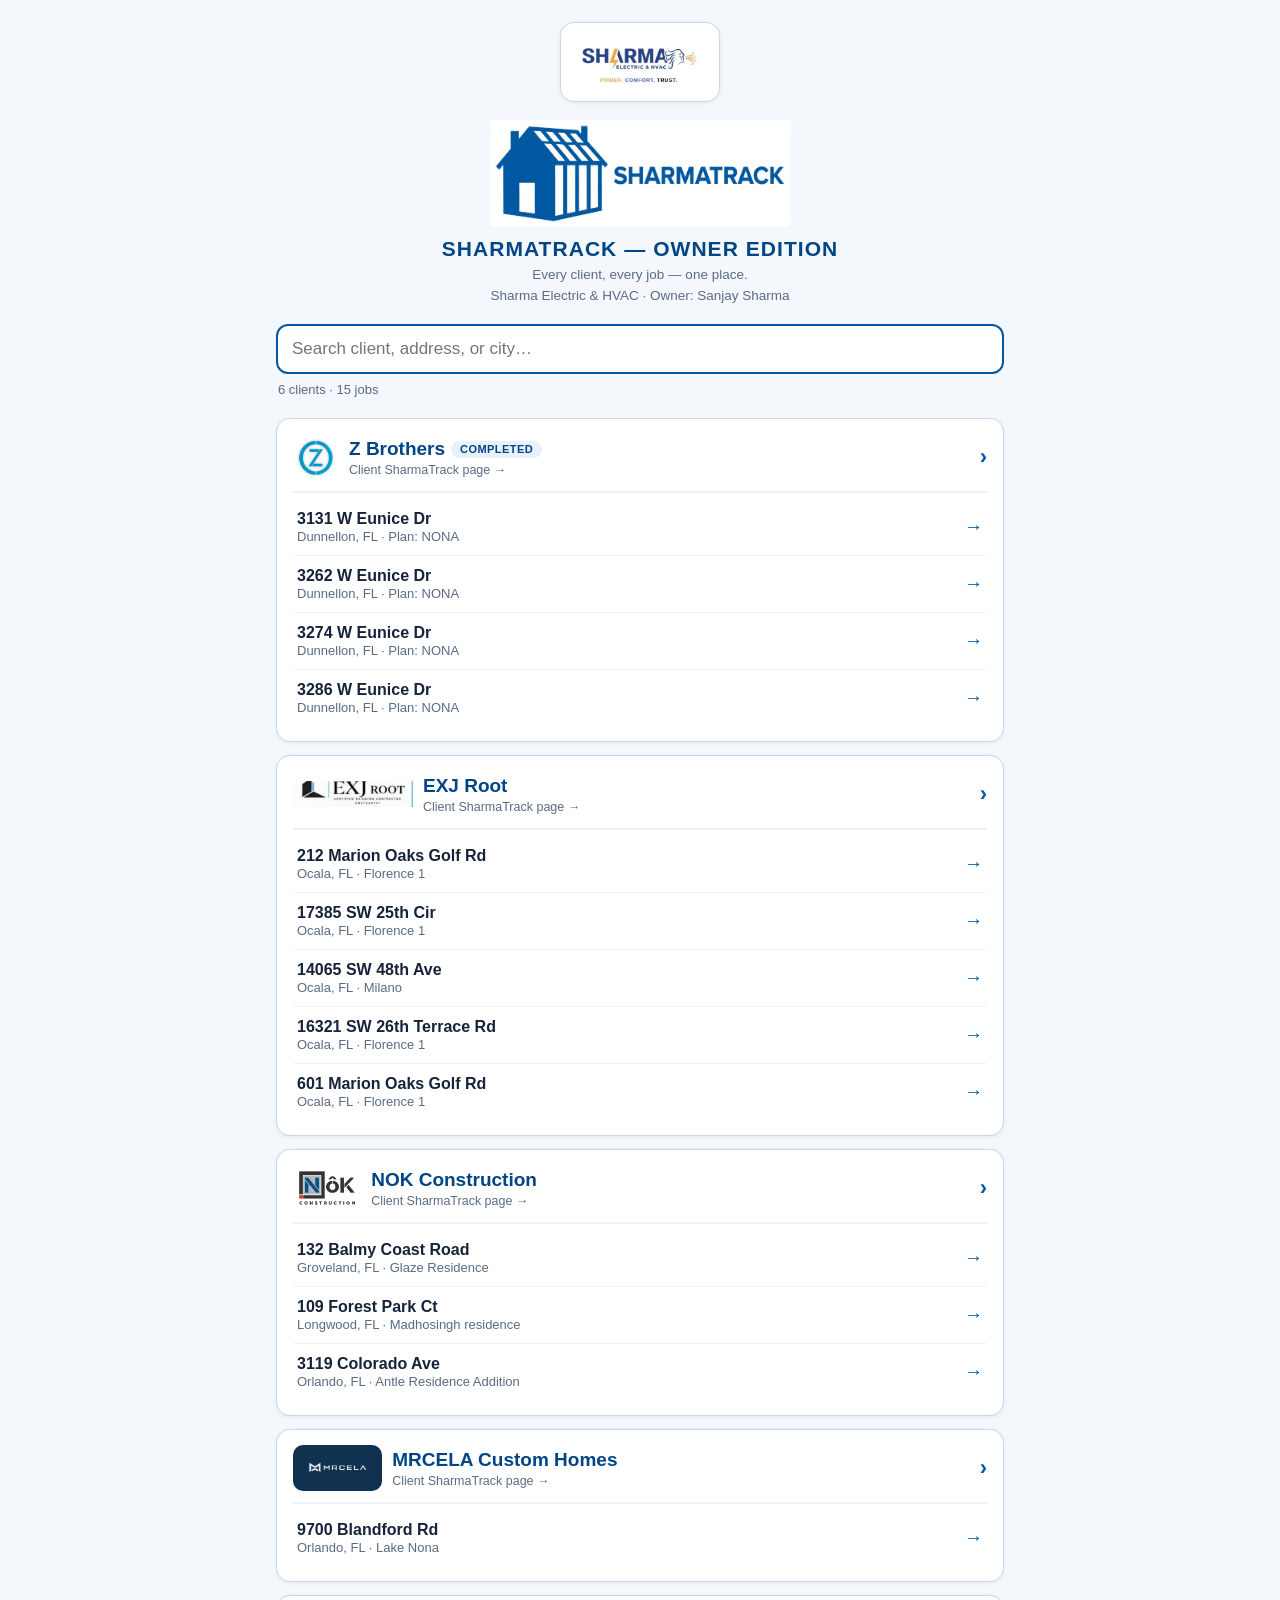
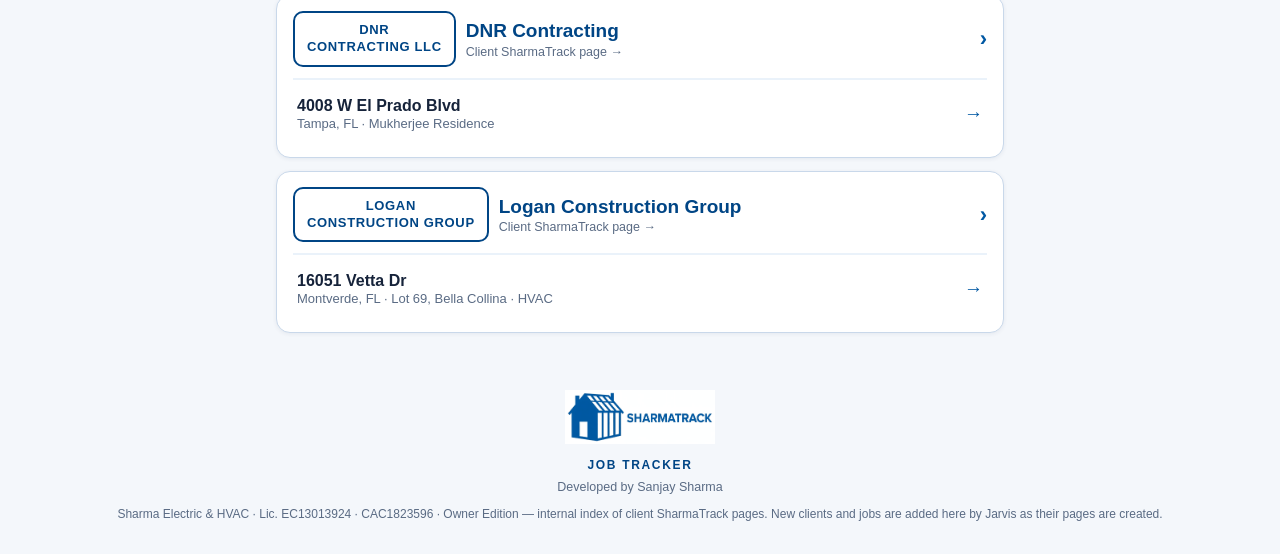
==== owner/index.html @ fd60fb9d "Owner Edition: Sharma Electric logo in header + real builder logos (Z Brothers, EXJ Root, NOK, MRCEL" ====
<!doctype html>
<html lang="en">
<head>
<meta charset="utf-8">
<meta name="viewport" content="width=device-width, initial-scale=1">
<meta name="robots" content="noindex, nofollow">
<title>SHARMATRACK — Owner Edition</title>
<link rel="icon" type="image/png" href="../assets/sharmatrack-app-icon.png">
<link rel="apple-touch-icon" href="../assets/sharmatrack-app-icon.png">
<style>
  :root{--blue:#0058a3;--dark:#004585;--ink:#16233a;--mut:#5a6b84;--line:#c9d8ea;--bg:#f4f7fb}
  *{box-sizing:border-box;margin:0;padding:0}
  body{font-family:-apple-system,BlinkMacSystemFont,"Segoe UI",Roboto,Arial,sans-serif;background:var(--bg);color:var(--ink);-webkit-text-size-adjust:100%}
  .wrap{max-width:760px;margin:0 auto;padding:0 16px 28px}
  header{text-align:center;padding:22px 16px 6px}
  header .sharma-card{display:inline-block;background:#fff;border:1px solid var(--line);border-radius:14px;padding:10px 18px;box-shadow:0 1px 4px rgba(11,42,91,.08);margin-bottom:14px}
  header .sharma-card img{height:58px;width:auto;display:block}
  header img.logo{width:min(300px,78vw);height:auto;display:block;margin:0 auto}
  .clogo{height:46px;width:auto;max-width:120px;object-fit:contain;flex:none}
  .clogo-dark{background:#10314f;border-radius:10px;padding:6px 10px;height:46px;display:flex;align-items:center;flex:none}
  .clogo-dark img{height:32px;width:auto;max-width:110px;object-fit:contain;display:block}
  .cbadge{flex:none;display:inline-block;border:2px solid var(--dark);color:var(--dark);border-radius:10px;padding:9px 12px;font-weight:800;font-size:13px;letter-spacing:.05em;text-align:center;line-height:1.3;background:#fff}
  header h1{font-size:21px;letter-spacing:.05em;color:var(--dark);margin-top:10px}
  header p{font-size:13.5px;color:var(--mut);margin-top:4px;line-height:1.5}
  .searchbar{position:sticky;top:0;background:var(--bg);padding:12px 0 8px;z-index:5}
  .searchbar input{width:100%;font-size:17px;padding:13px 14px;border:2px solid var(--blue);border-radius:12px;background:#fff;color:var(--ink)}
  .count{font-size:13px;color:var(--mut);margin:8px 2px 0}
  .client{background:#fff;border:1px solid var(--line);border-radius:14px;padding:15px 16px;margin:13px 0;box-shadow:0 1px 4px rgba(11,42,91,.07)}
  .clienthead{display:flex;align-items:center;gap:10px;text-decoration:none}
  .clienthead .cname{font-size:19px;font-weight:800;color:var(--dark);line-height:1.25}
  .clienthead .csub{font-size:12.5px;color:var(--mut);margin-top:2px}
  .clienthead .go{margin-left:auto;color:var(--blue);font-weight:800;font-size:22px}
  .tag{display:inline-block;font-size:11px;font-weight:800;letter-spacing:.04em;border-radius:999px;padding:2.5px 9px;background:#e8f1fa;color:var(--dark);vertical-align:2px;margin-left:6px}
  .jobs{margin-top:11px;border-top:2px solid #eaf2fa;padding-top:6px}
  .job{display:flex;align-items:center;gap:9px;text-decoration:none;color:var(--ink);padding:11px 4px;border-bottom:1px solid #eef3f9}
  .job:last-child{border-bottom:none}
  .job .a{font-weight:700;font-size:16px;color:var(--ink)}
  .job .b{display:block;font-weight:400;font-size:13px;color:var(--mut);margin-top:1px}
  .job .arr{margin-left:auto;color:var(--blue);font-weight:800;font-size:19px}
  .empty{text-align:center;color:var(--mut);padding:26px 10px;font-size:15px}
  footer{text-align:center;padding:16px 16px 30px;color:var(--mut);font-size:13px;line-height:1.6}
  footer img{width:150px;height:auto}
  footer .st-tag{font-weight:800;letter-spacing:.14em;color:var(--dark);font-size:12px;margin-top:5px}
  footer .dev{font-size:12.5px;margin-top:2px}
  footer .lic{margin-top:8px;font-size:12px}
</style>
</head>
<body>
<header>
  <span class="sharma-card"><img src="logos/sharma-logo.png" alt="Sharma Electric &amp; HVAC"></span>
  <img class="logo" src="../assets/sharmatrack-logo-blue-on-white.png" alt="SHARMATRACK">
  <h1>SHARMATRACK — OWNER EDITION</h1>
  <p>Every client, every job — one place.<br>Sharma Electric &amp; HVAC · Owner: Sanjay Sharma</p>
</header>
<div class="wrap">
  <div class="searchbar">
    <input id="q" type="search" inputmode="search" placeholder="Search client, address, or city…" autocomplete="off">
    <p class="count" id="count"></p>
  </div>
  <div id="list">

    <section class="client" data-search="z brothers eunice dunnellon nona">
      <a class="clienthead" href="https://sharmaelechvac.github.io/sharmatrack-crew/">
        <img class="clogo" src="logos/zbrothers.png" alt="Z Brothers Construction logo">
        <span><span class="cname">Z Brothers</span><span class="tag">COMPLETED</span><span class="csub" style="display:block">Client SharmaTrack page →</span></span>
        <span class="go">›</span>
      </a>
      <div class="jobs">
        <a class="job" href="https://sharmaelechvac.github.io/sharmatrack-crew/3131/"><span><span class="a">3131 W Eunice Dr</span><span class="b">Dunnellon, FL · Plan: NONA</span></span><span class="arr">→</span></a>
        <a class="job" href="https://sharmaelechvac.github.io/sharmatrack-crew/3262/"><span><span class="a">3262 W Eunice Dr</span><span class="b">Dunnellon, FL · Plan: NONA</span></span><span class="arr">→</span></a>
        <a class="job" href="https://sharmaelechvac.github.io/sharmatrack-crew/3274/"><span><span class="a">3274 W Eunice Dr</span><span class="b">Dunnellon, FL · Plan: NONA</span></span><span class="arr">→</span></a>
        <a class="job" href="https://sharmaelechvac.github.io/sharmatrack-crew/3286/"><span><span class="a">3286 W Eunice Dr</span><span class="b">Dunnellon, FL · Plan: NONA</span></span><span class="arr">→</span></a>
      </div>
    </section>

    <section class="client" data-search="exj root ocala marion oaks florence milano infinity vtx">
      <a class="clienthead" href="https://sharmaelechvac.github.io/exj-root-tracker/">
        <img class="clogo" src="logos/exj-root.png" alt="EXJ Root LLC logo">
        <span><span class="cname">EXJ Root</span><span class="csub" style="display:block">Client SharmaTrack page →</span></span>
        <span class="go">›</span>
      </a>
      <div class="jobs">
        <a class="job" href="https://sharmaelechvac.github.io/exj-root-tracker/212/"><span><span class="a">212 Marion Oaks Golf Rd</span><span class="b">Ocala, FL · Florence 1</span></span><span class="arr">→</span></a>
        <a class="job" href="https://sharmaelechvac.github.io/exj-root-tracker/17385/"><span><span class="a">17385 SW 25th Cir</span><span class="b">Ocala, FL · Florence 1</span></span><span class="arr">→</span></a>
        <a class="job" href="https://sharmaelechvac.github.io/exj-root-tracker/14065/"><span><span class="a">14065 SW 48th Ave</span><span class="b">Ocala, FL · Milano</span></span><span class="arr">→</span></a>
        <a class="job" href="https://sharmaelechvac.github.io/exj-root-tracker/16321/"><span><span class="a">16321 SW 26th Terrace Rd</span><span class="b">Ocala, FL · Florence 1</span></span><span class="arr">→</span></a>
        <a class="job" href="https://sharmaelechvac.github.io/exj-root-tracker/601/"><span><span class="a">601 Marion Oaks Golf Rd</span><span class="b">Ocala, FL · Florence 1</span></span><span class="arr">→</span></a>
      </div>
    </section>

    <section class="client" data-search="nok construction orlando groveland longwood glaze madhosingh antle colorado">
      <a class="clienthead" href="https://sharmaelechvac.github.io/sharmatrack-nok/">
        <img class="clogo" src="logos/nok.png" alt="NOK Construction logo">
        <span><span class="cname">NOK Construction</span><span class="csub" style="display:block">Client SharmaTrack page →</span></span>
        <span class="go">›</span>
      </a>
      <div class="jobs">
        <a class="job" href="https://sharmaelechvac.github.io/sharmatrack-nok/glaze/"><span><span class="a">132 Balmy Coast Road</span><span class="b">Groveland, FL · Glaze Residence</span></span><span class="arr">→</span></a>
        <a class="job" href="https://sharmaelechvac.github.io/sharmatrack-nok/109-forest-park-ct/"><span><span class="a">109 Forest Park Ct</span><span class="b">Longwood, FL · Madhosingh residence</span></span><span class="arr">→</span></a>
        <a class="job" href="https://sharmaelechvac.github.io/sharmatrack-nok/antle/"><span><span class="a">3119 Colorado Ave</span><span class="b">Orlando, FL · Antle Residence Addition</span></span><span class="arr">→</span></a>
      </div>
    </section>

    <section class="client" data-search="mrcela custom homes blandford orlando lake nona">
      <a class="clienthead" href="https://sharmaelechvac.github.io/sharmatrack-mrcela/">
        <span class="clogo-dark"><img src="logos/mrcela.png" alt="MRCELA Custom Homes logo"></span>
        <span><span class="cname">MRCELA Custom Homes</span><span class="csub" style="display:block">Client SharmaTrack page →</span></span>
        <span class="go">›</span>
      </a>
      <div class="jobs">
        <a class="job" href="https://sharmaelechvac.github.io/sharmatrack-mrcela/blandford/"><span><span class="a">9700 Blandford Rd</span><span class="b">Orlando, FL · Lake Nona</span></span><span class="arr">→</span></a>
      </div>
    </section>

    <section class="client" data-search="dnr contracting mukherjee tampa el prado">
      <a class="clienthead" href="https://sharmaelechvac.github.io/sharmatrack-dnr/">
        <span class="cbadge">DNR<br>CONTRACTING LLC</span>
        <span><span class="cname">DNR Contracting</span><span class="csub" style="display:block">Client SharmaTrack page →</span></span>
        <span class="go">›</span>
      </a>
      <div class="jobs">
        <a class="job" href="https://sharmaelechvac.github.io/sharmatrack-dnr/mukherjee/"><span><span class="a">4008 W El Prado Blvd</span><span class="b">Tampa, FL · Mukherjee Residence</span></span><span class="arr">→</span></a>
      </div>
    </section>

    <section class="client" data-search="logan construction bella collina montverde vetta lot 69 hvac">
      <a class="clienthead" href="https://sharmaelechvac.github.io/sharmatrack-logan/">
        <span class="cbadge">LOGAN<br>CONSTRUCTION GROUP</span>
        <span><span class="cname">Logan Construction Group</span><span class="csub" style="display:block">Client SharmaTrack page →</span></span>
        <span class="go">›</span>
      </a>
      <div class="jobs">
        <a class="job" href="https://sharmaelechvac.github.io/sharmatrack-logan/lot-69/"><span><span class="a">16051 Vetta Dr</span><span class="b">Montverde, FL · Lot 69, Bella Collina · HVAC</span></span><span class="arr">→</span></a>
      </div>
    </section>

  </div>
  <p class="empty" id="empty" hidden>No clients or jobs match that search.</p>
</div>
<footer>
  <img src="../assets/sharmatrack-logo-blue-on-white.png" alt="SHARMATRACK">
  <div class="st-tag">JOB TRACKER</div>
  <div class="dev">Developed by Sanjay Sharma</div>
  <div class="lic">Sharma Electric &amp; HVAC · Lic. EC13013924 · CAC1823596 · Owner Edition — internal index of client SharmaTrack pages. New clients and jobs are added here by Jarvis as their pages are created.</div>
</footer>
<script>
(function(){
  var q = document.getElementById('q'), count = document.getElementById('count'), empty = document.getElementById('empty');
  var clients = Array.prototype.slice.call(document.querySelectorAll('.client'));
  var jobs = Array.prototype.slice.call(document.querySelectorAll('.job'));
  function update(){
    var s = q.value.trim().toLowerCase(), shownC = 0, shownJ = 0;
    clients.forEach(function(c){
      var cMatch = !s || (c.getAttribute('data-search') + ' ' + c.querySelector('.cname').textContent.toLowerCase()).indexOf(s) !== -1;
      var any = false;
      Array.prototype.forEach.call(c.querySelectorAll('.job'), function(j){
        var hit = cMatch || j.textContent.toLowerCase().indexOf(s) !== -1;
        j.style.display = hit ? '' : 'none';
        if (hit) { any = true; shownJ++; }
      });
      c.style.display = any ? '' : 'none';
      if (any) shownC++;
    });
    count.textContent = shownC + (shownC === 1 ? ' client · ' : ' clients · ') + shownJ + (shownJ === 1 ? ' job' : ' jobs');
    empty.hidden = shownC > 0;
  }
  q.addEventListener('input', update);
  update();
})();
</script>
</body>
</html>
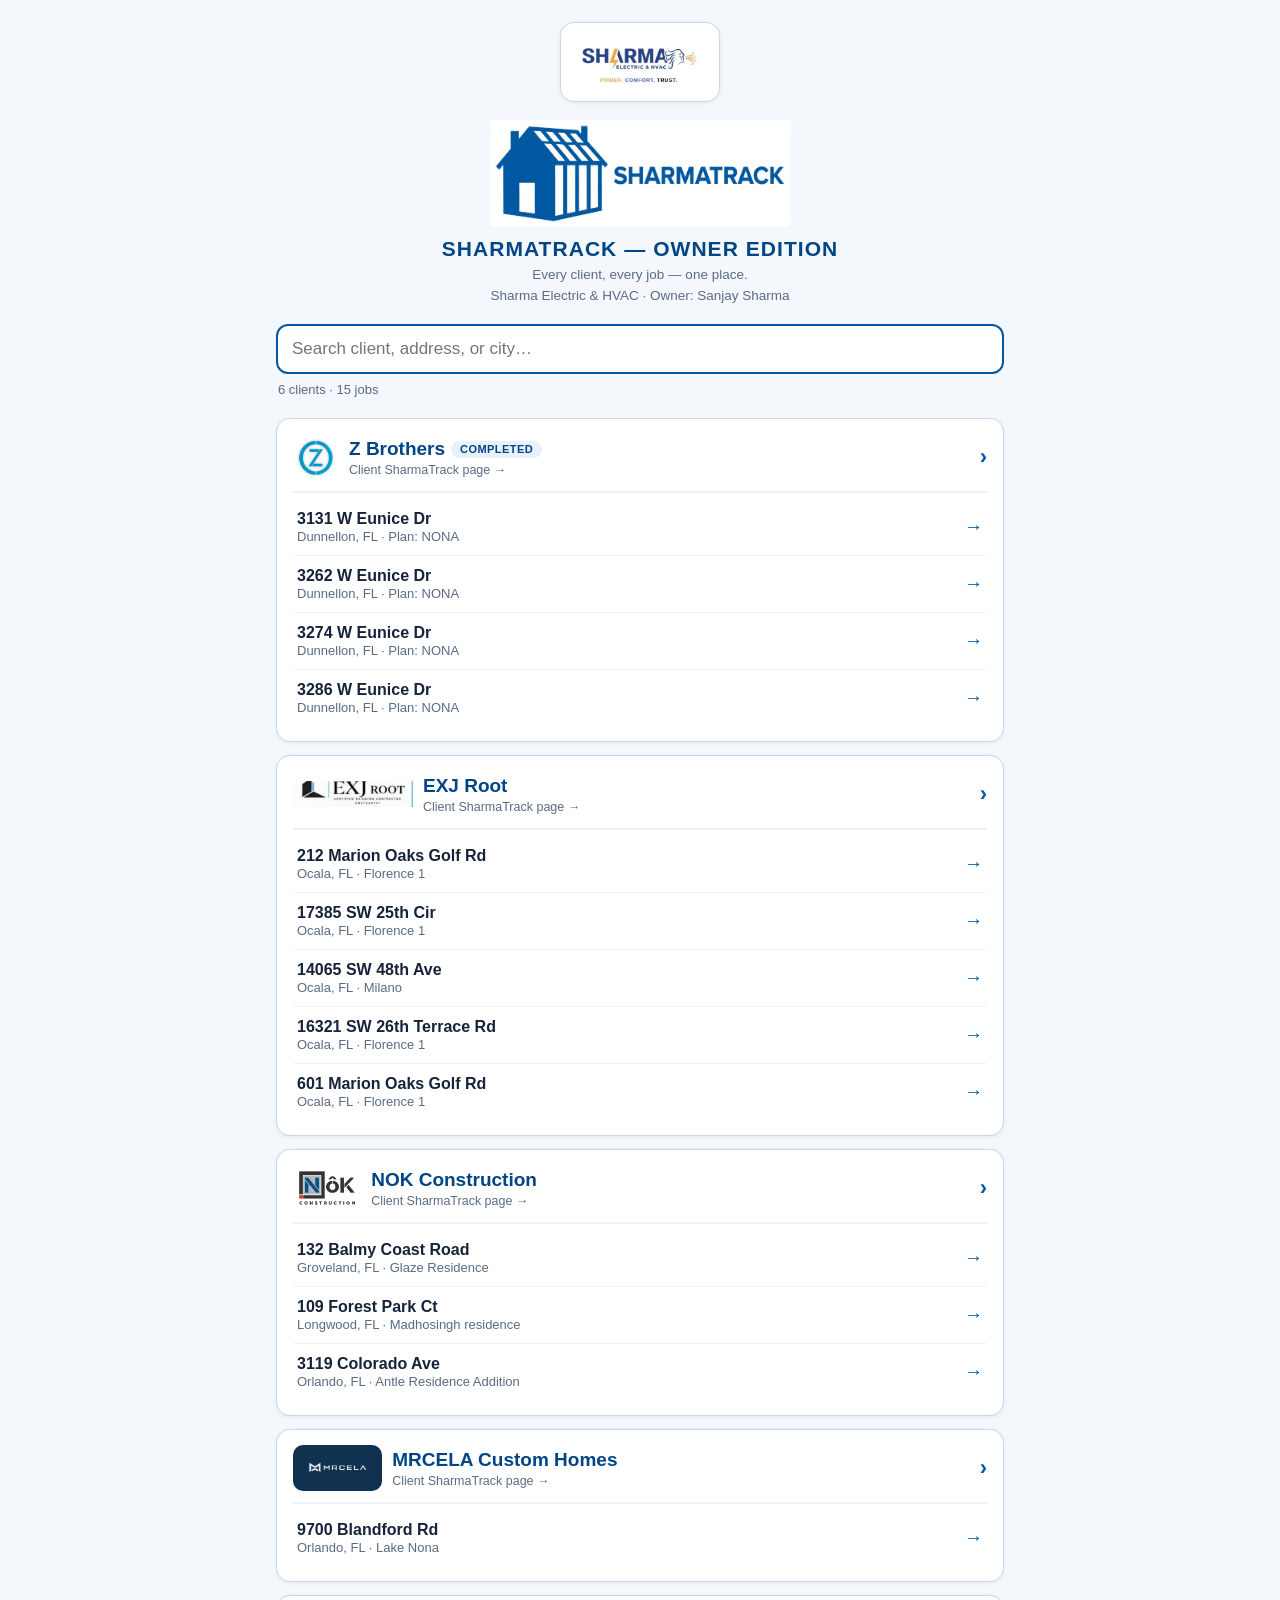
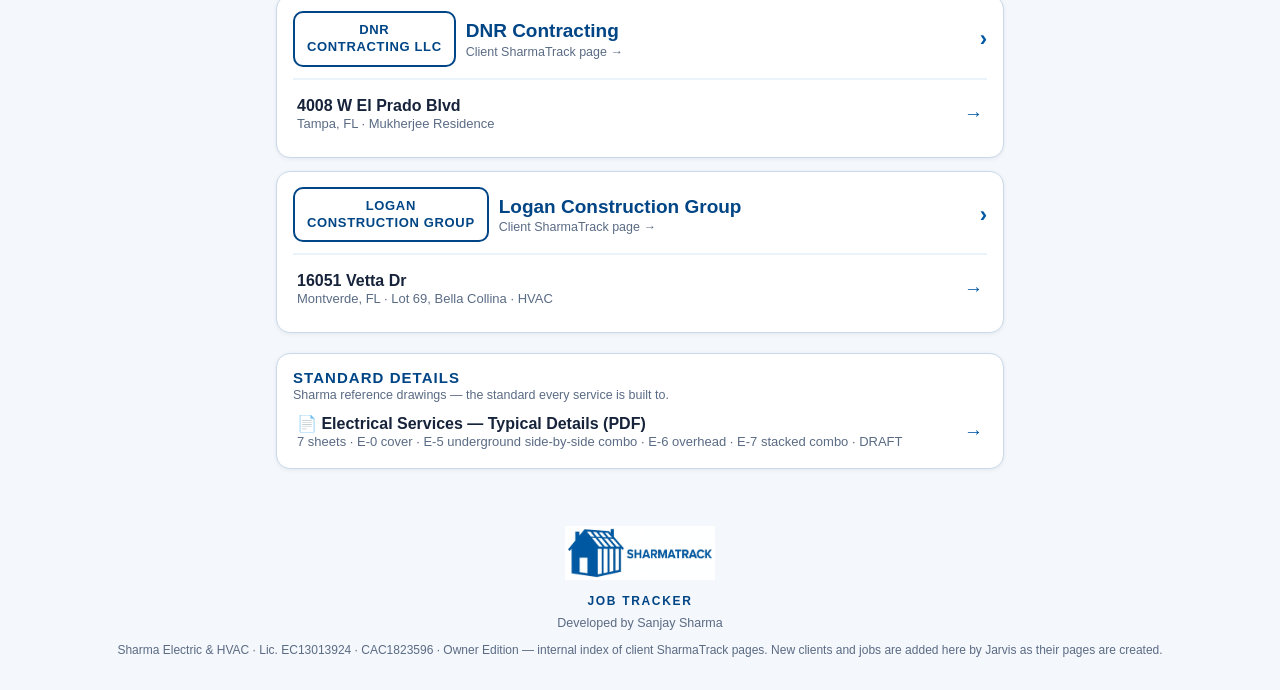
==== commit 8fd8c770: "Owner Edition: add Standard Details section with the Electrical Services Typical Details PDF (E0-E7," ====
--- a/owner/index.html
+++ b/owner/index.html
@@ -38,6 +38,13 @@
   .job .b{display:block;font-weight:400;font-size:13px;color:var(--mut);margin-top:1px}
   .job .arr{margin-left:auto;color:var(--blue);font-weight:800;font-size:19px}
   .empty{text-align:center;color:var(--mut);padding:26px 10px;font-size:15px}
+  .refsec{background:#fff;border:1px solid var(--line);border-radius:14px;padding:15px 16px;margin:20px 0 13px;box-shadow:0 1px 4px rgba(11,42,91,.07)}
+  .refsec h2{font-size:15px;letter-spacing:.07em;color:var(--dark);text-transform:uppercase}
+  .refsec .rsub{font-size:12.5px;color:var(--mut);margin-top:2px}
+  .refjob{display:flex;align-items:center;gap:9px;text-decoration:none;color:var(--ink);padding:12px 4px 4px}
+  .refjob .a{font-weight:700;font-size:16px;color:var(--ink)}
+  .refjob .b{display:block;font-weight:400;font-size:13px;color:var(--mut);margin-top:1px}
+  .refjob .arr{margin-left:auto;color:var(--blue);font-weight:800;font-size:19px}
   footer{text-align:center;padding:16px 16px 30px;color:var(--mut);font-size:13px;line-height:1.6}
   footer img{width:150px;height:auto}
   footer .st-tag{font-weight:800;letter-spacing:.14em;color:var(--dark);font-size:12px;margin-top:5px}
@@ -136,6 +143,15 @@
 
   </div>
   <p class="empty" id="empty" hidden>No clients or jobs match that search.</p>
+
+  <section class="refsec">
+    <h2>Standard Details</h2>
+    <p class="rsub">Sharma reference drawings — the standard every service is built to.</p>
+    <a class="refjob" href="docs/electrical-services-typical-details-e0-e7.pdf">
+      <span><span class="a">📄 Electrical Services — Typical Details (PDF)</span><span class="b">7 sheets · E-0 cover · E-5 underground side-by-side combo · E-6 overhead · E-7 stacked combo · DRAFT</span></span>
+      <span class="arr">→</span>
+    </a>
+  </section>
 </div>
 <footer>
   <img src="../assets/sharmatrack-logo-blue-on-white.png" alt="SHARMATRACK">
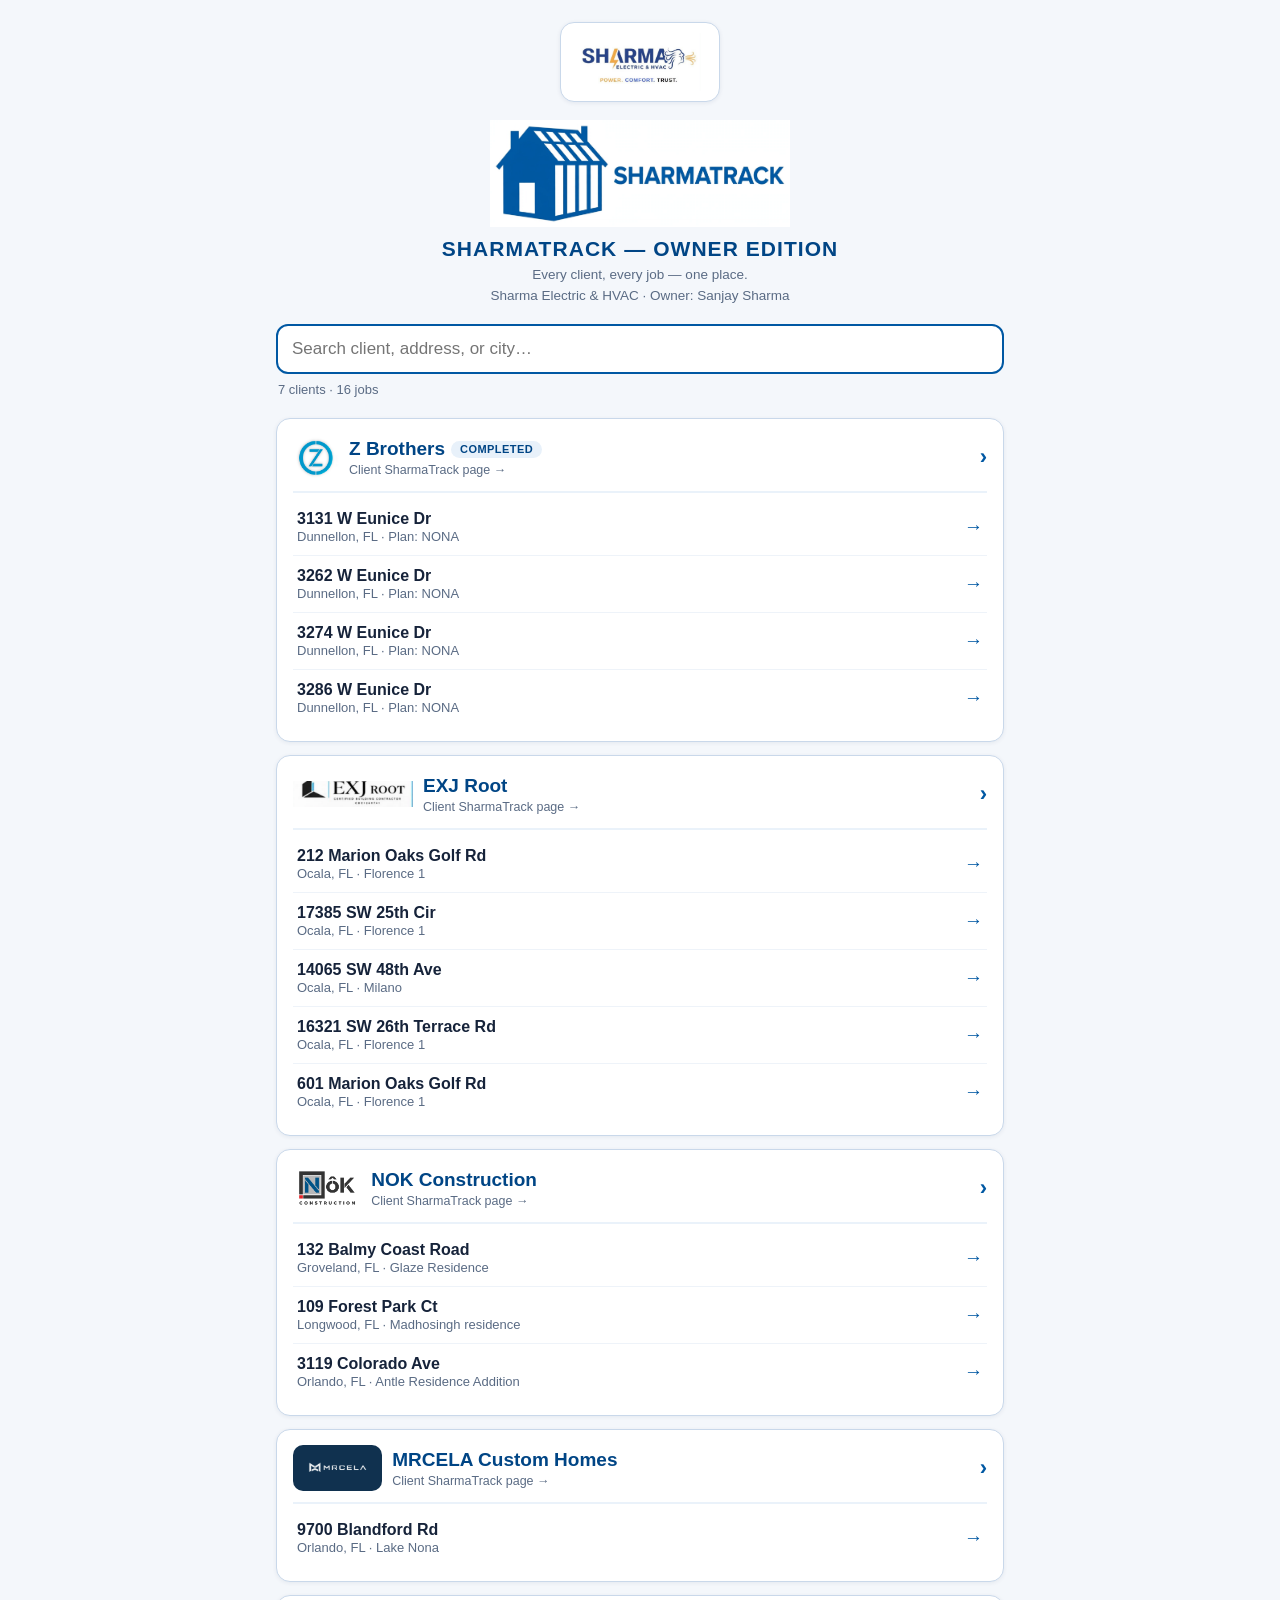
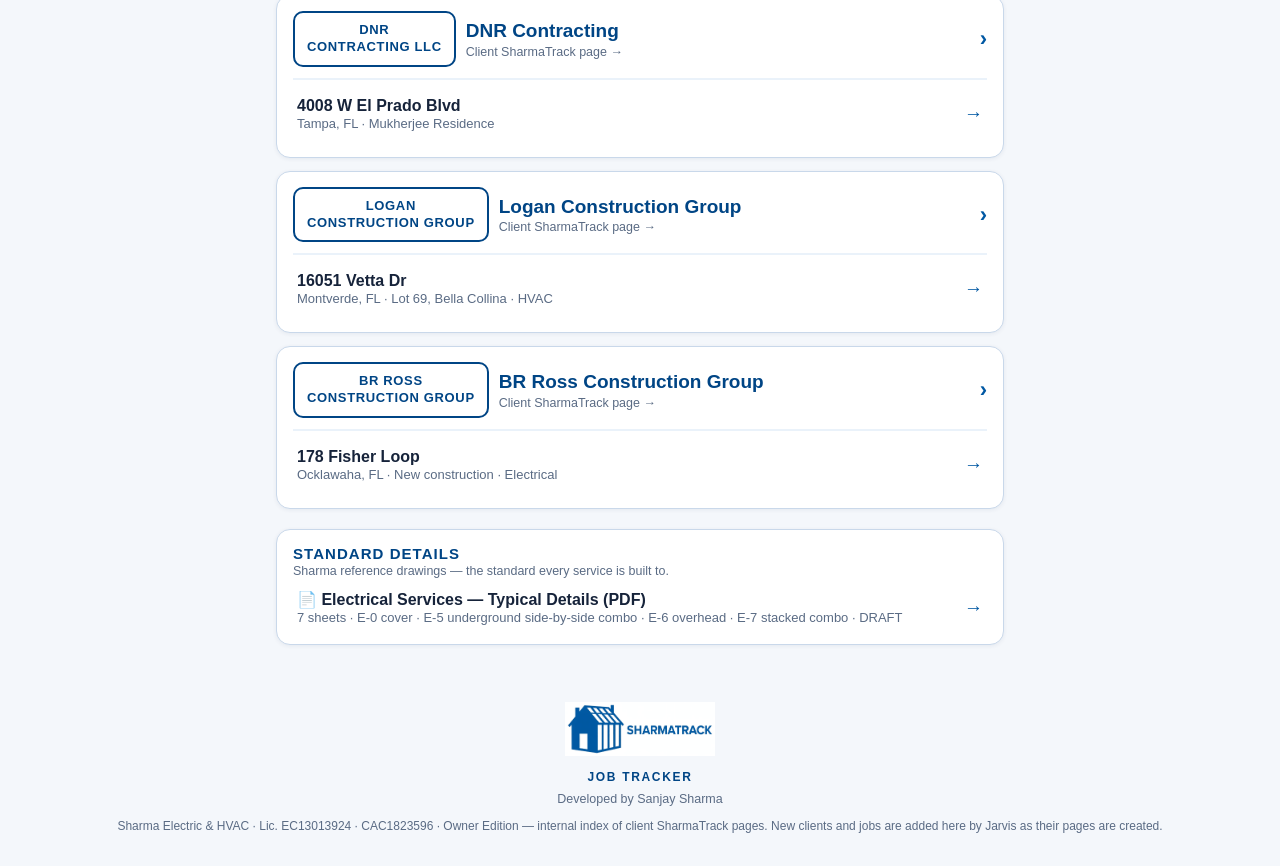
==== commit 067ce2b8: "Owner Edition: add BR Ross Construction Group + 178 Fisher Loop" ====
--- a/owner/index.html
+++ b/owner/index.html
@@ -141,6 +141,17 @@
       </div>
     </section>
 
+    <section class="client" data-search="br ross construction group fisher loop ocklawaha marion county electrical">
+      <a class="clienthead" href="https://sharmaelechvac.github.io/sharmatrack-brross/">
+        <span class="cbadge">BR ROSS<br>CONSTRUCTION GROUP</span>
+        <span><span class="cname">BR Ross Construction Group</span><span class="csub" style="display:block">Client SharmaTrack page →</span></span>
+        <span class="go">›</span>
+      </a>
+      <div class="jobs">
+        <a class="job" href="https://sharmaelechvac.github.io/sharmatrack-brross/fisher/"><span><span class="a">178 Fisher Loop</span><span class="b">Ocklawaha, FL · New construction · Electrical</span></span><span class="arr">→</span></a>
+      </div>
+    </section>
+
   </div>
   <p class="empty" id="empty" hidden>No clients or jobs match that search.</p>
 
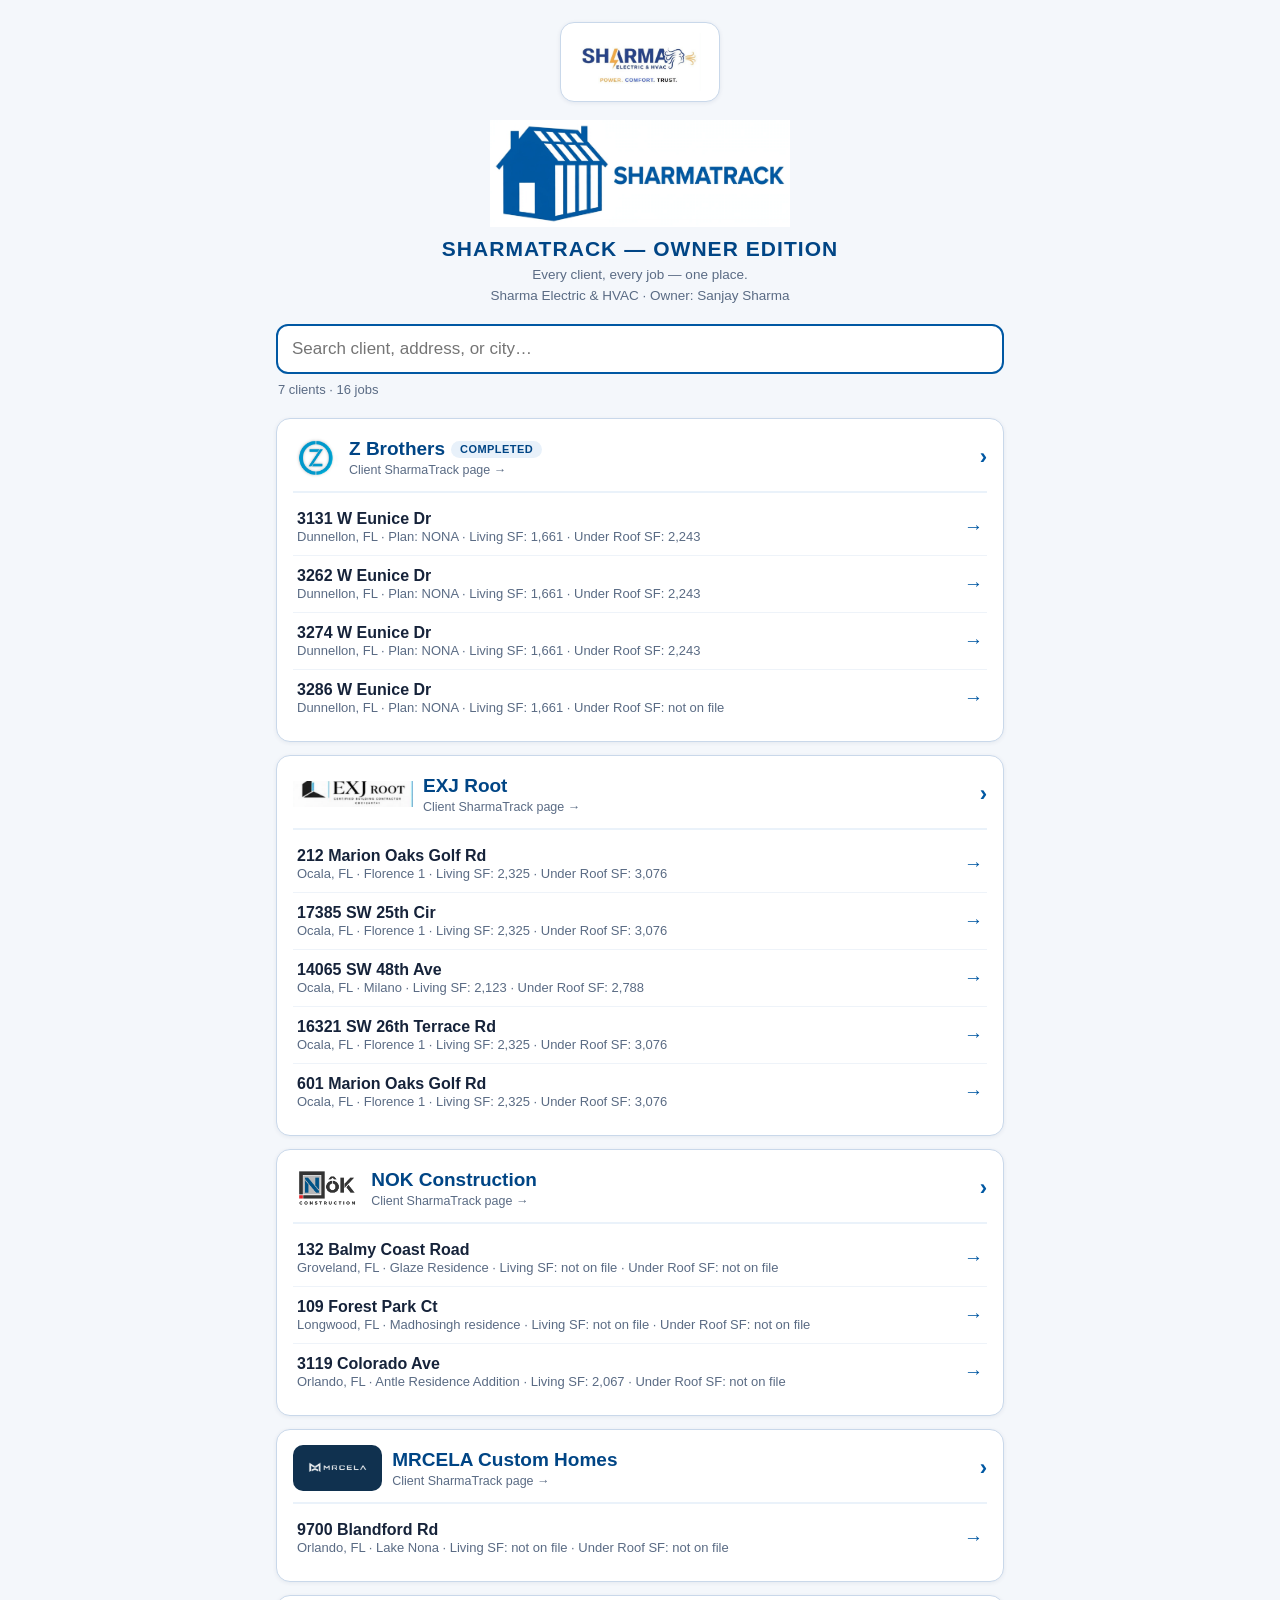
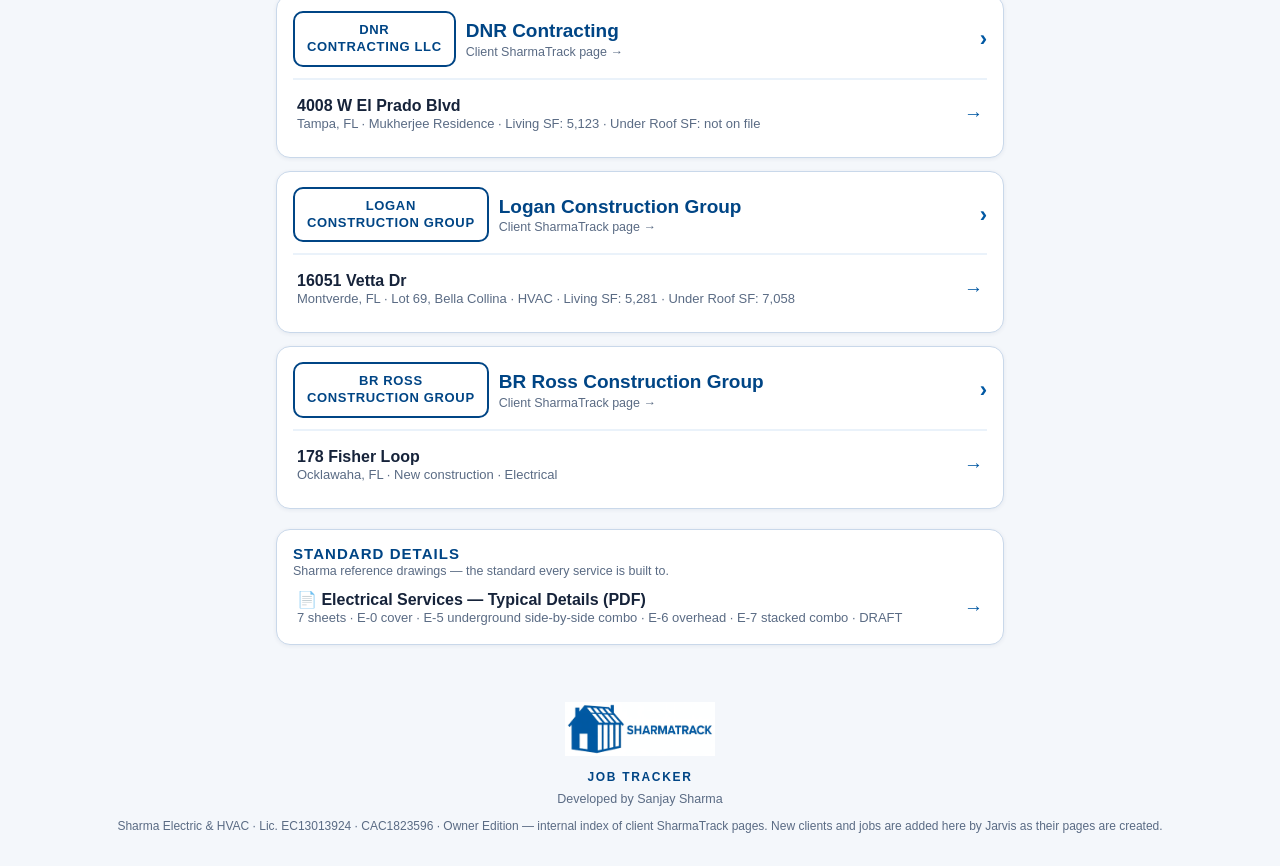
==== commit c1c5e0b0: "Owner Edition: every job row now shows Living SF + Under Roof SF (figures per plan/permit records; n" ====
--- a/owner/index.html
+++ b/owner/index.html
@@ -73,10 +73,10 @@
         <span class="go">›</span>
       </a>
       <div class="jobs">
-        <a class="job" href="https://sharmaelechvac.github.io/sharmatrack-crew/3131/"><span><span class="a">3131 W Eunice Dr</span><span class="b">Dunnellon, FL · Plan: NONA</span></span><span class="arr">→</span></a>
-        <a class="job" href="https://sharmaelechvac.github.io/sharmatrack-crew/3262/"><span><span class="a">3262 W Eunice Dr</span><span class="b">Dunnellon, FL · Plan: NONA</span></span><span class="arr">→</span></a>
-        <a class="job" href="https://sharmaelechvac.github.io/sharmatrack-crew/3274/"><span><span class="a">3274 W Eunice Dr</span><span class="b">Dunnellon, FL · Plan: NONA</span></span><span class="arr">→</span></a>
-        <a class="job" href="https://sharmaelechvac.github.io/sharmatrack-crew/3286/"><span><span class="a">3286 W Eunice Dr</span><span class="b">Dunnellon, FL · Plan: NONA</span></span><span class="arr">→</span></a>
+        <a class="job" href="https://sharmaelechvac.github.io/sharmatrack-crew/3131/"><span><span class="a">3131 W Eunice Dr</span><span class="b">Dunnellon, FL · Plan: NONA · Living SF: 1,661 · Under Roof SF: 2,243</span></span><span class="arr">→</span></a>
+        <a class="job" href="https://sharmaelechvac.github.io/sharmatrack-crew/3262/"><span><span class="a">3262 W Eunice Dr</span><span class="b">Dunnellon, FL · Plan: NONA · Living SF: 1,661 · Under Roof SF: 2,243</span></span><span class="arr">→</span></a>
+        <a class="job" href="https://sharmaelechvac.github.io/sharmatrack-crew/3274/"><span><span class="a">3274 W Eunice Dr</span><span class="b">Dunnellon, FL · Plan: NONA · Living SF: 1,661 · Under Roof SF: 2,243</span></span><span class="arr">→</span></a>
+        <a class="job" href="https://sharmaelechvac.github.io/sharmatrack-crew/3286/"><span><span class="a">3286 W Eunice Dr</span><span class="b">Dunnellon, FL · Plan: NONA · Living SF: 1,661 · Under Roof SF: not on file</span></span><span class="arr">→</span></a>
       </div>
     </section>
 
@@ -87,11 +87,11 @@
         <span class="go">›</span>
       </a>
       <div class="jobs">
-        <a class="job" href="https://sharmaelechvac.github.io/exj-root-tracker/212/"><span><span class="a">212 Marion Oaks Golf Rd</span><span class="b">Ocala, FL · Florence 1</span></span><span class="arr">→</span></a>
-        <a class="job" href="https://sharmaelechvac.github.io/exj-root-tracker/17385/"><span><span class="a">17385 SW 25th Cir</span><span class="b">Ocala, FL · Florence 1</span></span><span class="arr">→</span></a>
-        <a class="job" href="https://sharmaelechvac.github.io/exj-root-tracker/14065/"><span><span class="a">14065 SW 48th Ave</span><span class="b">Ocala, FL · Milano</span></span><span class="arr">→</span></a>
-        <a class="job" href="https://sharmaelechvac.github.io/exj-root-tracker/16321/"><span><span class="a">16321 SW 26th Terrace Rd</span><span class="b">Ocala, FL · Florence 1</span></span><span class="arr">→</span></a>
-        <a class="job" href="https://sharmaelechvac.github.io/exj-root-tracker/601/"><span><span class="a">601 Marion Oaks Golf Rd</span><span class="b">Ocala, FL · Florence 1</span></span><span class="arr">→</span></a>
+        <a class="job" href="https://sharmaelechvac.github.io/exj-root-tracker/212/"><span><span class="a">212 Marion Oaks Golf Rd</span><span class="b">Ocala, FL · Florence 1 · Living SF: 2,325 · Under Roof SF: 3,076</span></span><span class="arr">→</span></a>
+        <a class="job" href="https://sharmaelechvac.github.io/exj-root-tracker/17385/"><span><span class="a">17385 SW 25th Cir</span><span class="b">Ocala, FL · Florence 1 · Living SF: 2,325 · Under Roof SF: 3,076</span></span><span class="arr">→</span></a>
+        <a class="job" href="https://sharmaelechvac.github.io/exj-root-tracker/14065/"><span><span class="a">14065 SW 48th Ave</span><span class="b">Ocala, FL · Milano · Living SF: 2,123 · Under Roof SF: 2,788</span></span><span class="arr">→</span></a>
+        <a class="job" href="https://sharmaelechvac.github.io/exj-root-tracker/16321/"><span><span class="a">16321 SW 26th Terrace Rd</span><span class="b">Ocala, FL · Florence 1 · Living SF: 2,325 · Under Roof SF: 3,076</span></span><span class="arr">→</span></a>
+        <a class="job" href="https://sharmaelechvac.github.io/exj-root-tracker/601/"><span><span class="a">601 Marion Oaks Golf Rd</span><span class="b">Ocala, FL · Florence 1 · Living SF: 2,325 · Under Roof SF: 3,076</span></span><span class="arr">→</span></a>
       </div>
     </section>
 
@@ -102,9 +102,9 @@
         <span class="go">›</span>
       </a>
       <div class="jobs">
-        <a class="job" href="https://sharmaelechvac.github.io/sharmatrack-nok/glaze/"><span><span class="a">132 Balmy Coast Road</span><span class="b">Groveland, FL · Glaze Residence</span></span><span class="arr">→</span></a>
-        <a class="job" href="https://sharmaelechvac.github.io/sharmatrack-nok/109-forest-park-ct/"><span><span class="a">109 Forest Park Ct</span><span class="b">Longwood, FL · Madhosingh residence</span></span><span class="arr">→</span></a>
-        <a class="job" href="https://sharmaelechvac.github.io/sharmatrack-nok/antle/"><span><span class="a">3119 Colorado Ave</span><span class="b">Orlando, FL · Antle Residence Addition</span></span><span class="arr">→</span></a>
+        <a class="job" href="https://sharmaelechvac.github.io/sharmatrack-nok/glaze/"><span><span class="a">132 Balmy Coast Road</span><span class="b">Groveland, FL · Glaze Residence · Living SF: not on file · Under Roof SF: not on file</span></span><span class="arr">→</span></a>
+        <a class="job" href="https://sharmaelechvac.github.io/sharmatrack-nok/109-forest-park-ct/"><span><span class="a">109 Forest Park Ct</span><span class="b">Longwood, FL · Madhosingh residence · Living SF: not on file · Under Roof SF: not on file</span></span><span class="arr">→</span></a>
+        <a class="job" href="https://sharmaelechvac.github.io/sharmatrack-nok/antle/"><span><span class="a">3119 Colorado Ave</span><span class="b">Orlando, FL · Antle Residence Addition · Living SF: 2,067 · Under Roof SF: not on file</span></span><span class="arr">→</span></a>
       </div>
     </section>
 
@@ -115,7 +115,7 @@
         <span class="go">›</span>
       </a>
       <div class="jobs">
-        <a class="job" href="https://sharmaelechvac.github.io/sharmatrack-mrcela/blandford/"><span><span class="a">9700 Blandford Rd</span><span class="b">Orlando, FL · Lake Nona</span></span><span class="arr">→</span></a>
+        <a class="job" href="https://sharmaelechvac.github.io/sharmatrack-mrcela/blandford/"><span><span class="a">9700 Blandford Rd</span><span class="b">Orlando, FL · Lake Nona · Living SF: not on file · Under Roof SF: not on file</span></span><span class="arr">→</span></a>
       </div>
     </section>
 
@@ -126,7 +126,7 @@
         <span class="go">›</span>
       </a>
       <div class="jobs">
-        <a class="job" href="https://sharmaelechvac.github.io/sharmatrack-dnr/mukherjee/"><span><span class="a">4008 W El Prado Blvd</span><span class="b">Tampa, FL · Mukherjee Residence</span></span><span class="arr">→</span></a>
+        <a class="job" href="https://sharmaelechvac.github.io/sharmatrack-dnr/mukherjee/"><span><span class="a">4008 W El Prado Blvd</span><span class="b">Tampa, FL · Mukherjee Residence · Living SF: 5,123 · Under Roof SF: not on file</span></span><span class="arr">→</span></a>
       </div>
     </section>
 
@@ -137,7 +137,7 @@
         <span class="go">›</span>
       </a>
       <div class="jobs">
-        <a class="job" href="https://sharmaelechvac.github.io/sharmatrack-logan/lot-69/"><span><span class="a">16051 Vetta Dr</span><span class="b">Montverde, FL · Lot 69, Bella Collina · HVAC</span></span><span class="arr">→</span></a>
+        <a class="job" href="https://sharmaelechvac.github.io/sharmatrack-logan/lot-69/"><span><span class="a">16051 Vetta Dr</span><span class="b">Montverde, FL · Lot 69, Bella Collina · HVAC · Living SF: 5,281 · Under Roof SF: 7,058</span></span><span class="arr">→</span></a>
       </div>
     </section>
 
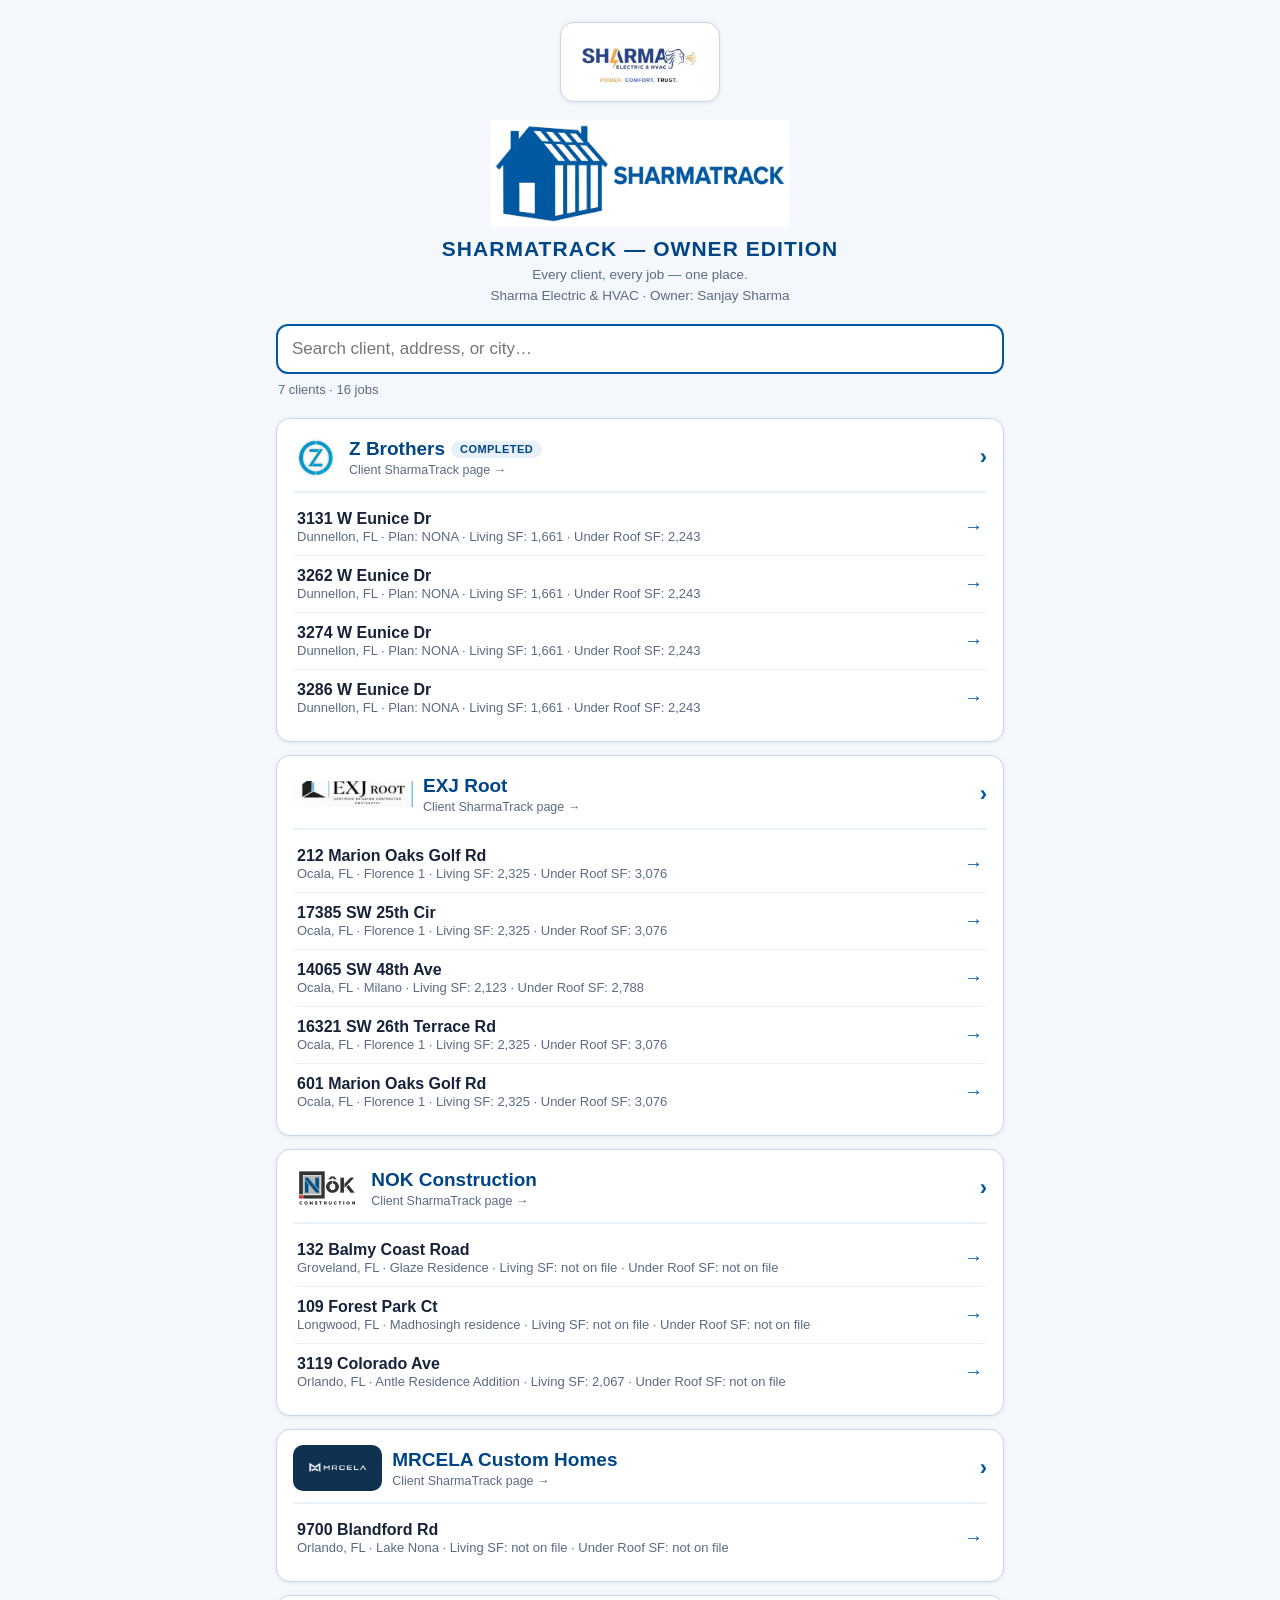
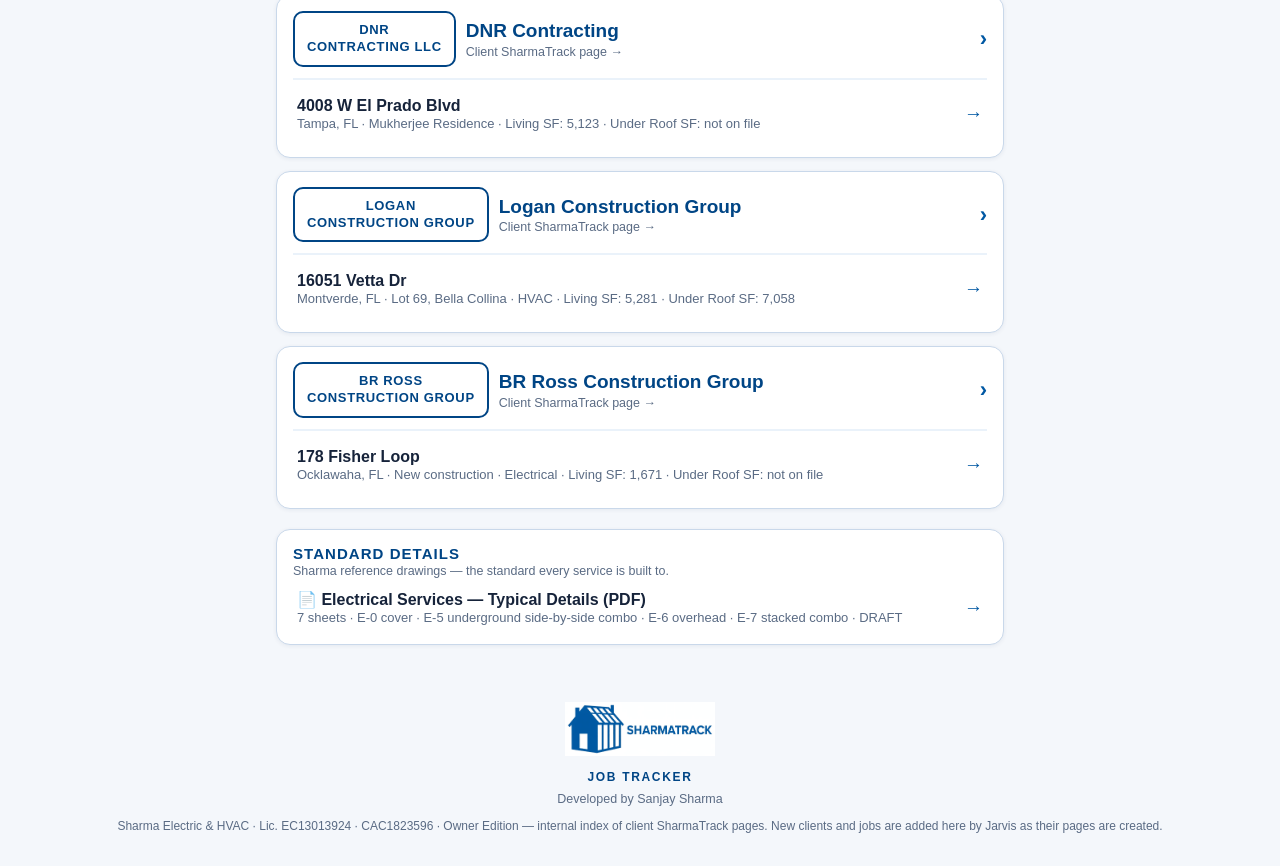
==== commit c6a74dde: "Square footage: 3286 Under Roof 2,243; Fisher row gains Living SF 1,671 / Under Roof not on file" ====
--- a/owner/index.html
+++ b/owner/index.html
@@ -76,7 +76,7 @@
         <a class="job" href="https://sharmaelechvac.github.io/sharmatrack-crew/3131/"><span><span class="a">3131 W Eunice Dr</span><span class="b">Dunnellon, FL · Plan: NONA · Living SF: 1,661 · Under Roof SF: 2,243</span></span><span class="arr">→</span></a>
         <a class="job" href="https://sharmaelechvac.github.io/sharmatrack-crew/3262/"><span><span class="a">3262 W Eunice Dr</span><span class="b">Dunnellon, FL · Plan: NONA · Living SF: 1,661 · Under Roof SF: 2,243</span></span><span class="arr">→</span></a>
         <a class="job" href="https://sharmaelechvac.github.io/sharmatrack-crew/3274/"><span><span class="a">3274 W Eunice Dr</span><span class="b">Dunnellon, FL · Plan: NONA · Living SF: 1,661 · Under Roof SF: 2,243</span></span><span class="arr">→</span></a>
-        <a class="job" href="https://sharmaelechvac.github.io/sharmatrack-crew/3286/"><span><span class="a">3286 W Eunice Dr</span><span class="b">Dunnellon, FL · Plan: NONA · Living SF: 1,661 · Under Roof SF: not on file</span></span><span class="arr">→</span></a>
+        <a class="job" href="https://sharmaelechvac.github.io/sharmatrack-crew/3286/"><span><span class="a">3286 W Eunice Dr</span><span class="b">Dunnellon, FL · Plan: NONA · Living SF: 1,661 · Under Roof SF: 2,243</span></span><span class="arr">→</span></a>
       </div>
     </section>
 
@@ -148,7 +148,7 @@
         <span class="go">›</span>
       </a>
       <div class="jobs">
-        <a class="job" href="https://sharmaelechvac.github.io/sharmatrack-brross/fisher/"><span><span class="a">178 Fisher Loop</span><span class="b">Ocklawaha, FL · New construction · Electrical</span></span><span class="arr">→</span></a>
+        <a class="job" href="https://sharmaelechvac.github.io/sharmatrack-brross/fisher/"><span><span class="a">178 Fisher Loop</span><span class="b">Ocklawaha, FL · New construction · Electrical · Living SF: 1,671 · Under Roof SF: not on file</span></span><span class="arr">→</span></a>
       </div>
     </section>
 
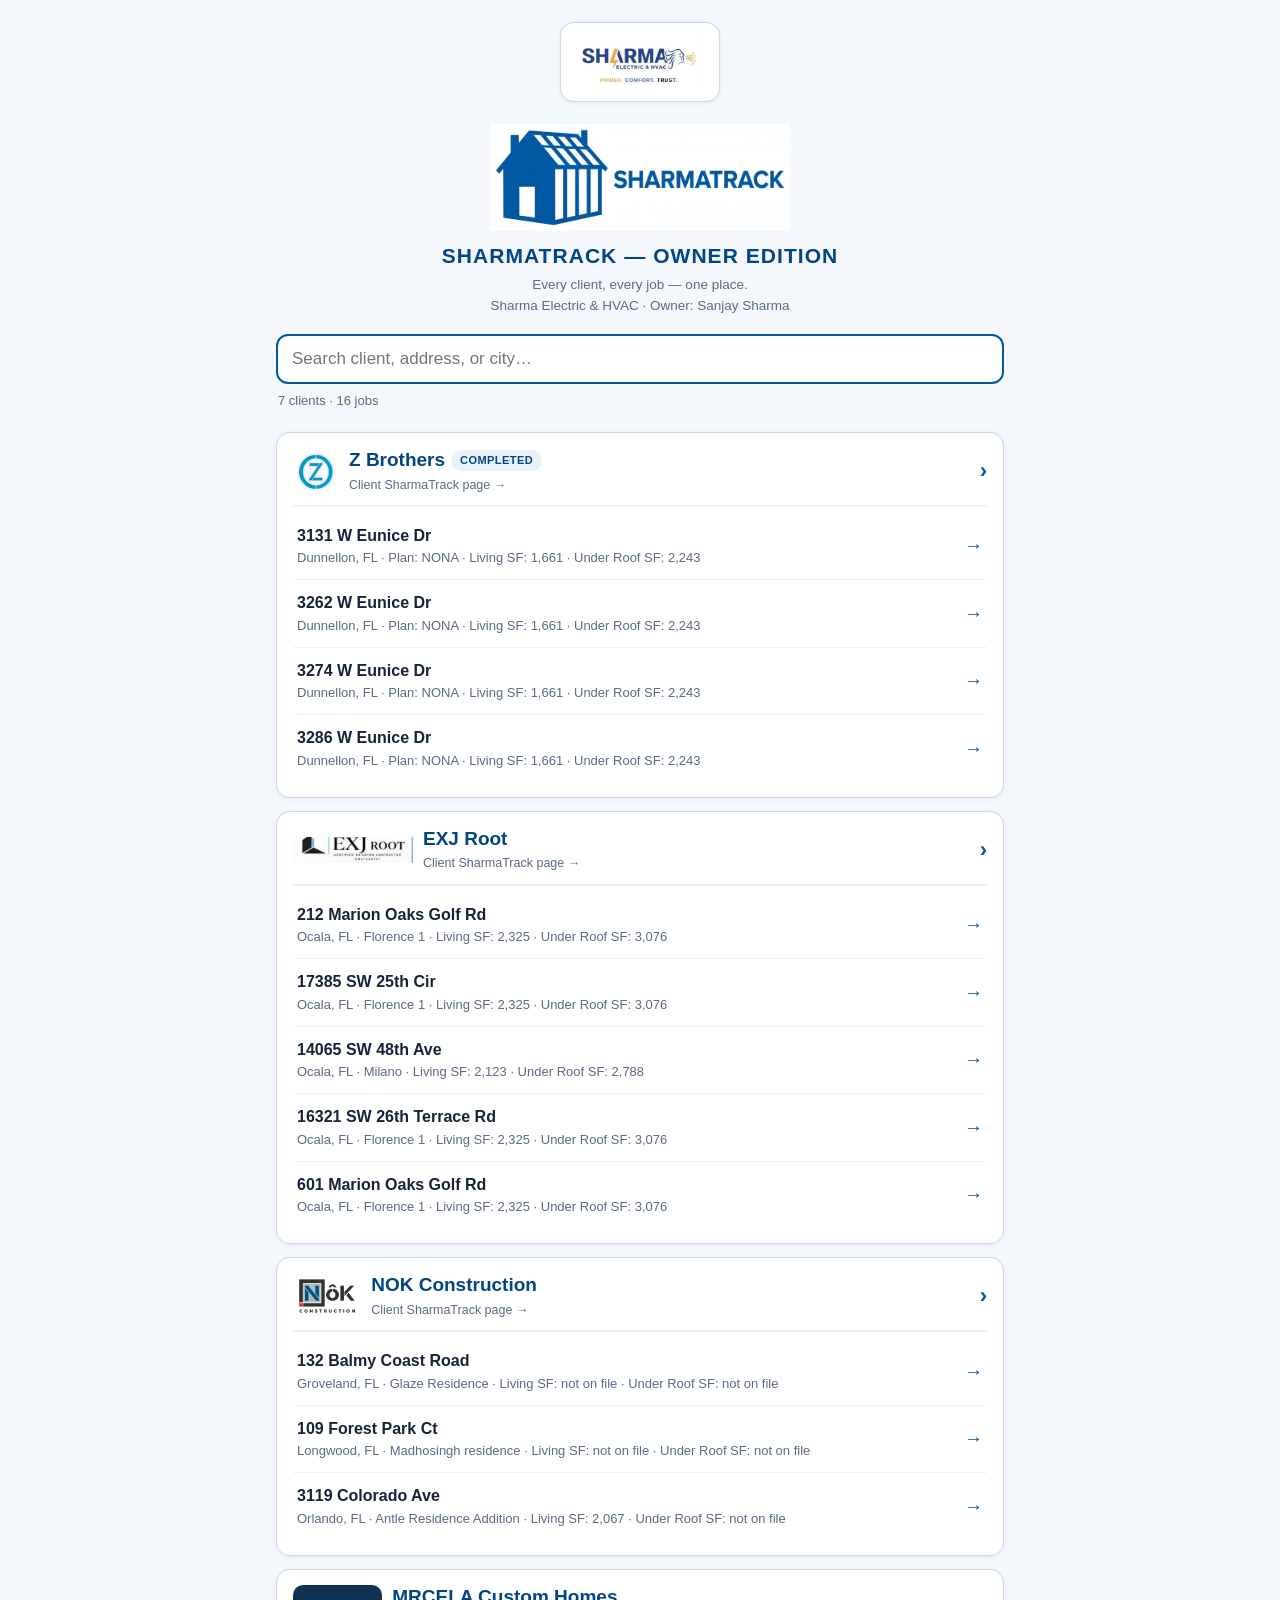
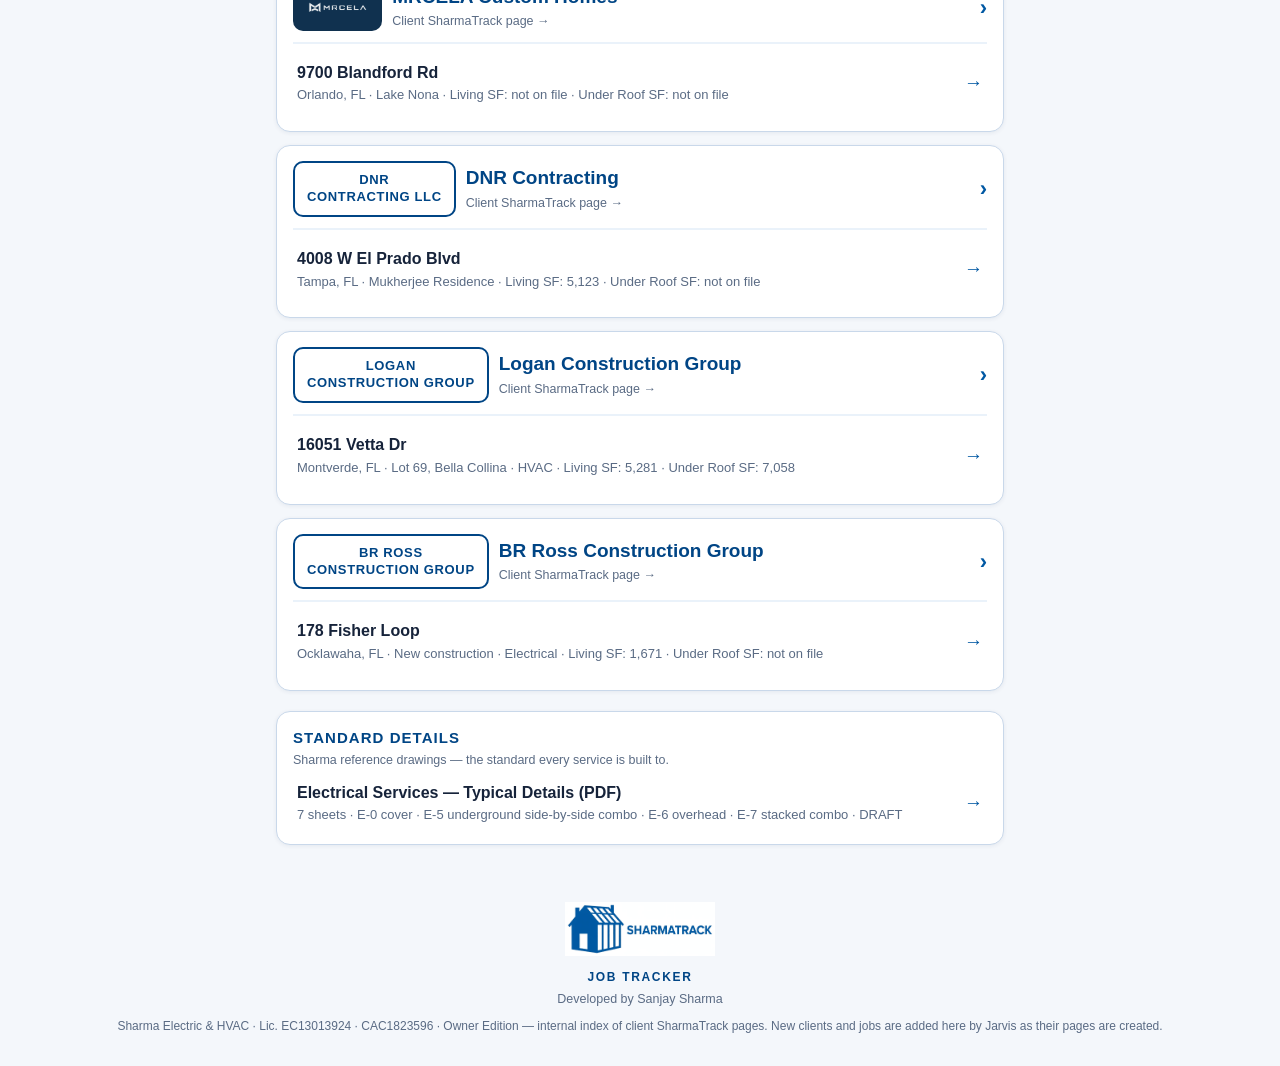
==== commit 86aaab8d: "Kit v1.2 rollout (Batch B, Track theme): Sharma Track site + Owner Edition — kit head snippet + data" ====
--- a/owner/index.html
+++ b/owner/index.html
@@ -1,8 +1,8 @@
 <!doctype html>
-<html lang="en">
+<html lang="en" class="sk" data-theme="track">
 <head>
 <meta charset="utf-8">
-<meta name="viewport" content="width=device-width, initial-scale=1">
+<meta name="viewport" content="width=device-width, initial-scale=1, viewport-fit=cover">
 <meta name="robots" content="noindex, nofollow">
 <title>SHARMATRACK — Owner Edition</title>
 <link rel="icon" type="image/png" href="../assets/sharmatrack-app-icon.png">
@@ -51,8 +51,11 @@
   footer .dev{font-size:12.5px;margin-top:2px}
   footer .lic{margin-top:8px;font-size:12px}
 </style>
+<meta name="theme-color" content="#0058a3"><meta name="apple-mobile-web-app-capable" content="yes"><meta name="mobile-web-app-capable" content="yes"><meta name="apple-mobile-web-app-status-bar-style" content="black-translucent"><meta name="apple-mobile-web-app-title" content="SHARMATRACK"><link rel="manifest" href="../manifest.webmanifest"><link rel="stylesheet" href="https://sharma-kit.sharma-crew.workers.dev/sharma-kit.css"><script src="https://sharma-kit.sharma-crew.workers.dev/sharma-kit.js" defer></script>
+<link rel="stylesheet" href="../sk-bridge.css?v=1">
 </head>
-<body>
+<body class="sk">
+<div class="sk-offline" aria-live="polite"></div>
 <header>
   <span class="sharma-card"><img src="logos/sharma-logo.png" alt="Sharma Electric &amp; HVAC"></span>
   <img class="logo" src="../assets/sharmatrack-logo-blue-on-white.png" alt="SHARMATRACK">
@@ -159,7 +162,7 @@
     <h2>Standard Details</h2>
     <p class="rsub">Sharma reference drawings — the standard every service is built to.</p>
     <a class="refjob" href="docs/electrical-services-typical-details-e0-e7.pdf">
-      <span><span class="a">📄 Electrical Services — Typical Details (PDF)</span><span class="b">7 sheets · E-0 cover · E-5 underground side-by-side combo · E-6 overhead · E-7 stacked combo · DRAFT</span></span>
+      <span><span class="a"> Electrical Services — Typical Details (PDF)</span><span class="b">7 sheets · E-0 cover · E-5 underground side-by-side combo · E-6 overhead · E-7 stacked combo · DRAFT</span></span>
       <span class="arr">→</span>
     </a>
   </section>
@@ -195,5 +198,6 @@
   update();
 })();
 </script>
+<script src="../sk-init.js?v=1" defer></script>
 </body>
 </html>
--- a/sk-bridge.css
+++ b/sk-bridge.css
@@ -0,0 +1,53 @@
+/* Sharma kit bridge for SHARMATRACK tracker pages (kit v1.2, Track theme).
+   Maps the trackers' existing markup onto kit tokens: system font, Track blue
+   #0058a3, 12-14px corners, kit status pills, 44px taps, press states, dark mode.
+   Loaded AFTER the app's own styles.css. Look only — no data or behaviour. */
+html.sk body.sk{
+  font-family:-apple-system,BlinkMacSystemFont,"SF Pro Text","SF Pro Display","Inter","Segoe UI",Roboto,Helvetica,Arial,sans-serif;
+  font-size:17px; line-height:1.45;
+  -webkit-tap-highlight-color:transparent;
+}
+/* Cards and sections take the kit shape */
+html.sk .jobbtn, html.sk .card, html.sk .capcard, html.sk .section, html.sk .gear .card{
+  border-radius:14px; box-shadow:0 1px 2px rgba(16,24,40,.06),0 1px 3px rgba(16,24,40,.05);
+}
+html.sk .jobbtn{ transition:transform .12s ease, background .12s ease; }
+html.sk .jobbtn:active, html.sk .card:active, html.sk .greenbtn:active,
+html.sk .mapsbtn:active, html.sk button:active{ transform:scale(.985); }
+/* Status = kit pills (5 words). Red stays reserved for late/Problem only. */
+html.sk .chip, html.sk .donebadge, html.sk .st-pill, html.sk .pill{
+  border-radius:999px; font-weight:600; letter-spacing:.01em;
+}
+html.sk .chip.st0{ background:#E9EDF3; color:#3C4658; }
+html.sk .chip.st1{ background:rgba(0,88,163,.14); color:#0058a3; }
+html.sk .chip.st2, html.sk .chip.done, html.sk .donebadge{ background:#E4F5E9; color:#1D7A3A; }
+/* Bars and tabs: solid white, hairline border, taps >= 44px */
+html.sk .jobbar{ background:#fff; border-bottom:1px solid #D9E2EC; }
+html.sk .langbar button{ min-height:44px; border-radius:999px; }
+html.sk .phasetabs button{ min-height:44px; border-radius:999px; }
+html.sk .phasetabs button.on{ background:#0058a3; color:#fff; }
+html.sk .searchbar input{ min-height:48px; border-radius:12px; font-size:17px; }
+html.sk .greenbtn{ border-radius:12px; min-height:48px; }
+html.sk .dvbar button, html.sk .dvtabs button{ min-height:44px; }
+/* Numbers line up */
+html.sk .prog, html.sk .jb-num, html.sk .num, html.sk .dvcount{ font-variant-numeric:tabular-nums; }
+/* Skeleton shimmer for photo tiles still loading */
+@keyframes skShimmer{ 0%{background-position:-400px 0} 100%{background-position:400px 0} }
+html.sk .tile.loading, html.sk .capcard.loading{
+  background:linear-gradient(90deg,#EDF1F6 25%,#F7FAFC 40%,#EDF1F6 60%);
+  background-size:800px 100%; animation:skShimmer 1.4s infinite linear; min-height:96px;
+}
+@media (prefers-reduced-motion: reduce){ html.sk *{ animation:none!important; transition:none!important; } }
+/* Dark mode (follows the phone, like the kit) */
+@media (prefers-color-scheme: dark){
+  html.sk body.sk{ background:#0E1116; color:#F2F4F8; }
+  html.sk .wrap, html.sk .hero, html.sk .section, html.sk .jobbtn, html.sk .card,
+  html.sk .capcard, html.sk .dvmap, html.sk .dvbar{ background:#1C1C1E; color:#F2F4F8; border-color:#33373D; }
+  html.sk .jobbar, html.sk .langbar, html.sk .namebar{ background:#1C1C1E; color:#F2F4F8; border-color:#33373D; }
+  html.sk .chip.st0{ background:#2C2C2E; color:#C7CEDA; }
+  html.sk .chip.st1{ background:rgba(90,169,240,.22); color:#8CC4F5; }
+  html.sk .chip.st2, html.sk .chip.done, html.sk .donebadge{ background:rgba(52,199,89,.2); color:#5BD98A; }
+  html.sk h1, html.sk h2, html.sk h3, html.sk .a{ color:#F2F4F8; }
+  html.sk .b, html.sk .b2, html.sk .ps, html.sk .dvhint{ color:#A7B0BE; }
+  html.sk input, html.sk select, html.sk textarea{ background:#2C2C2E; color:#F2F4F8; border-color:#3A3F46; }
+}
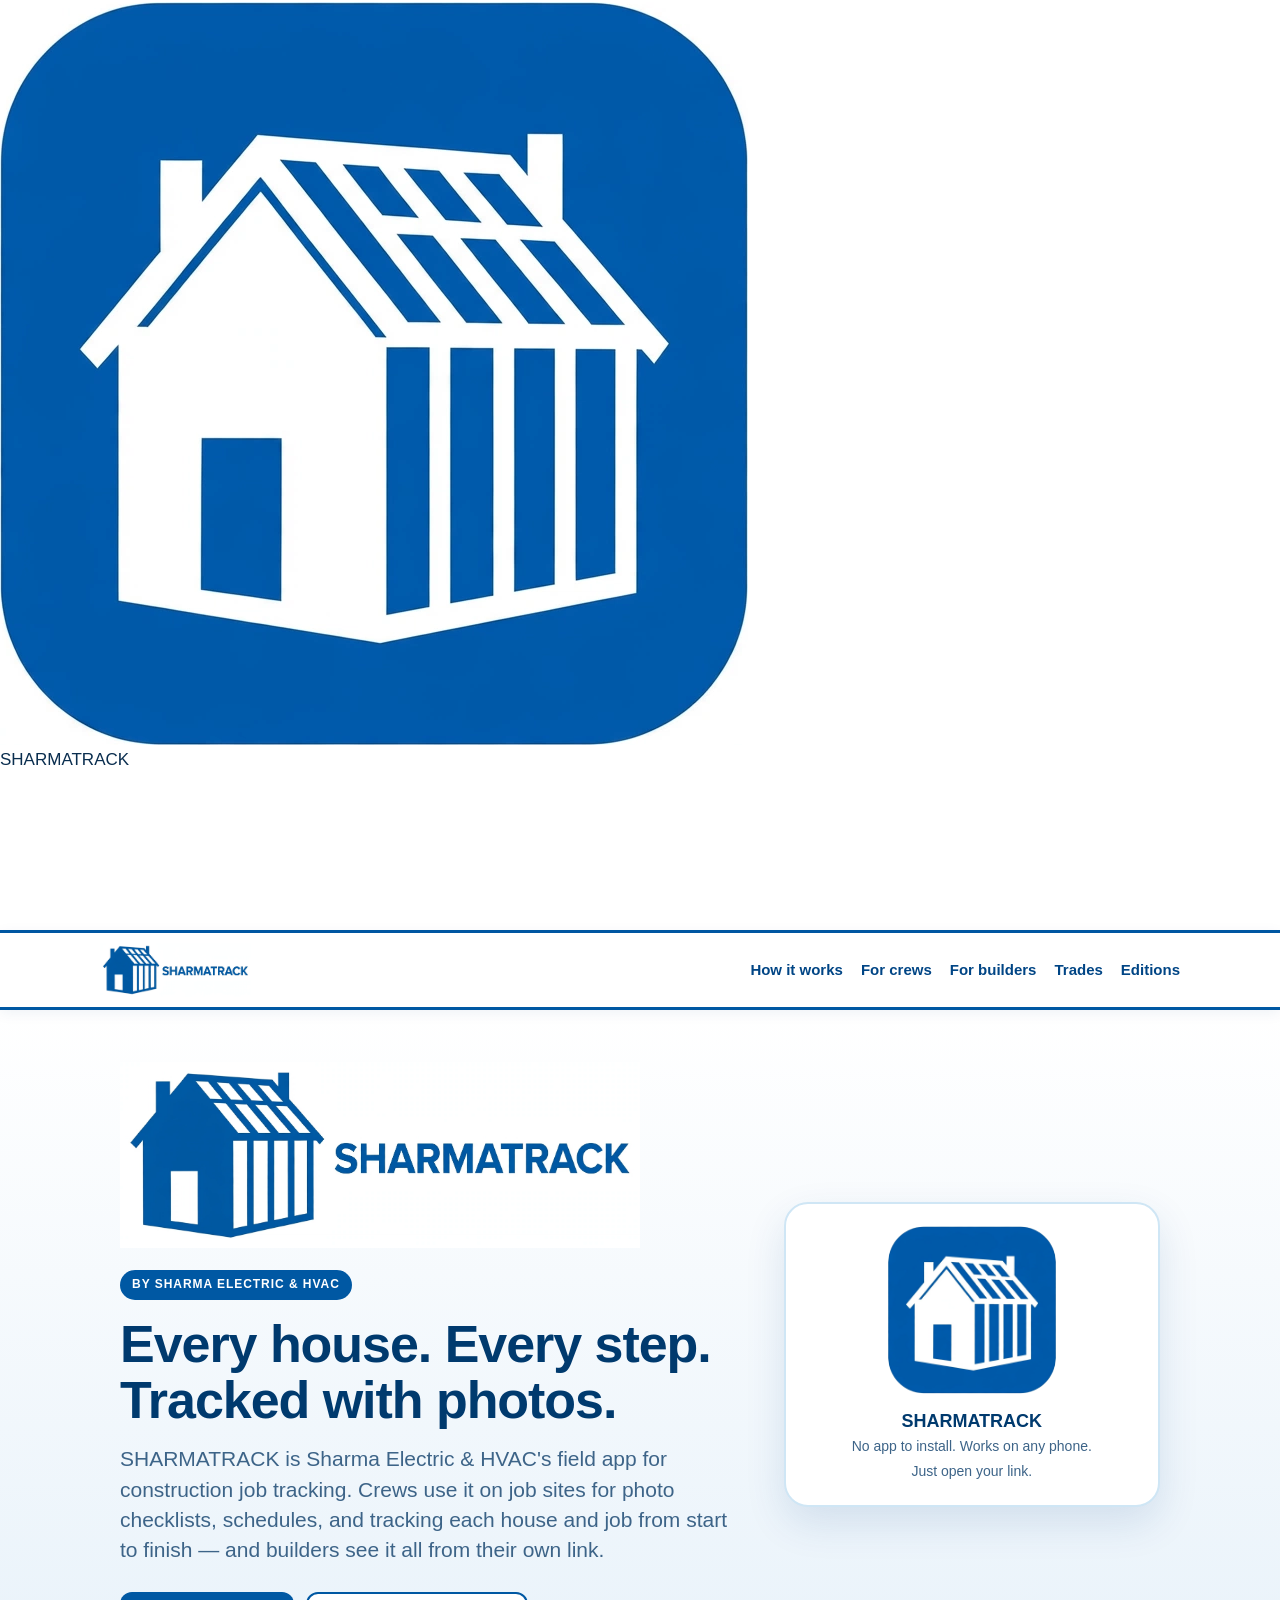
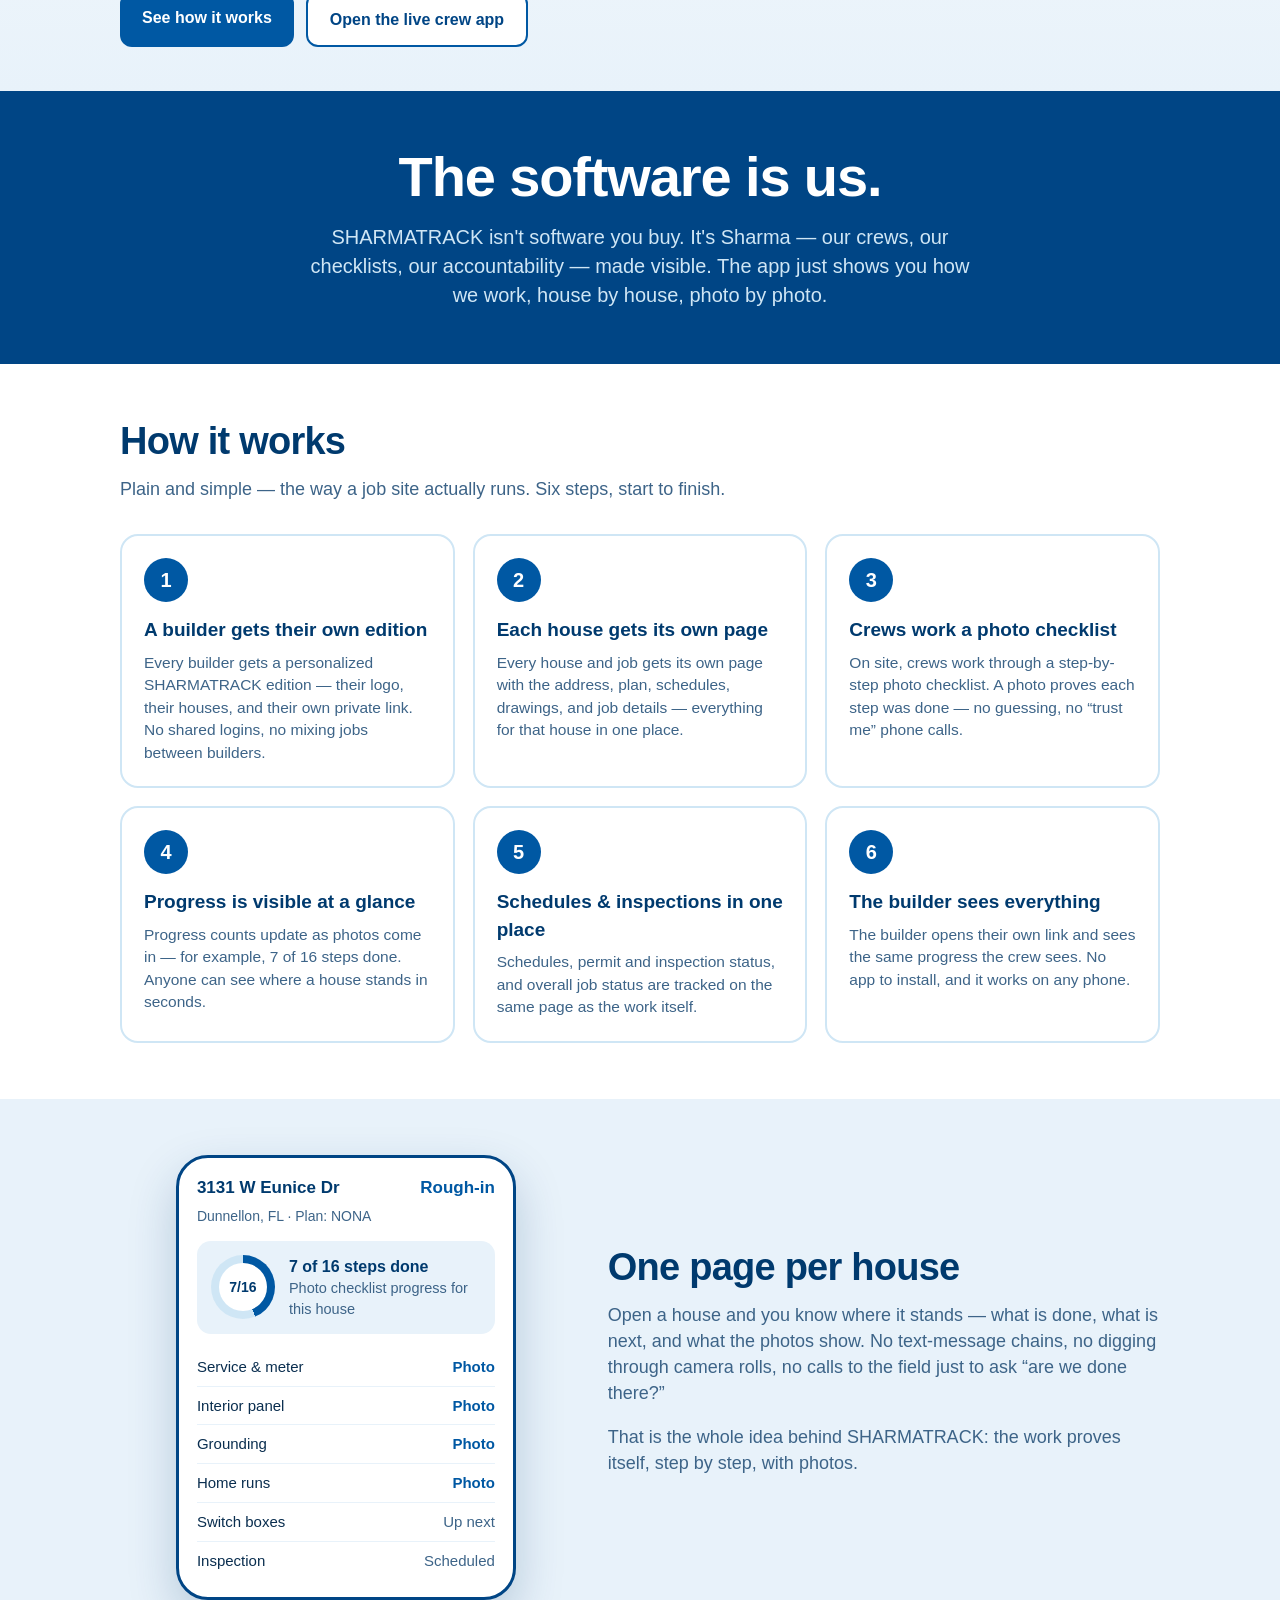
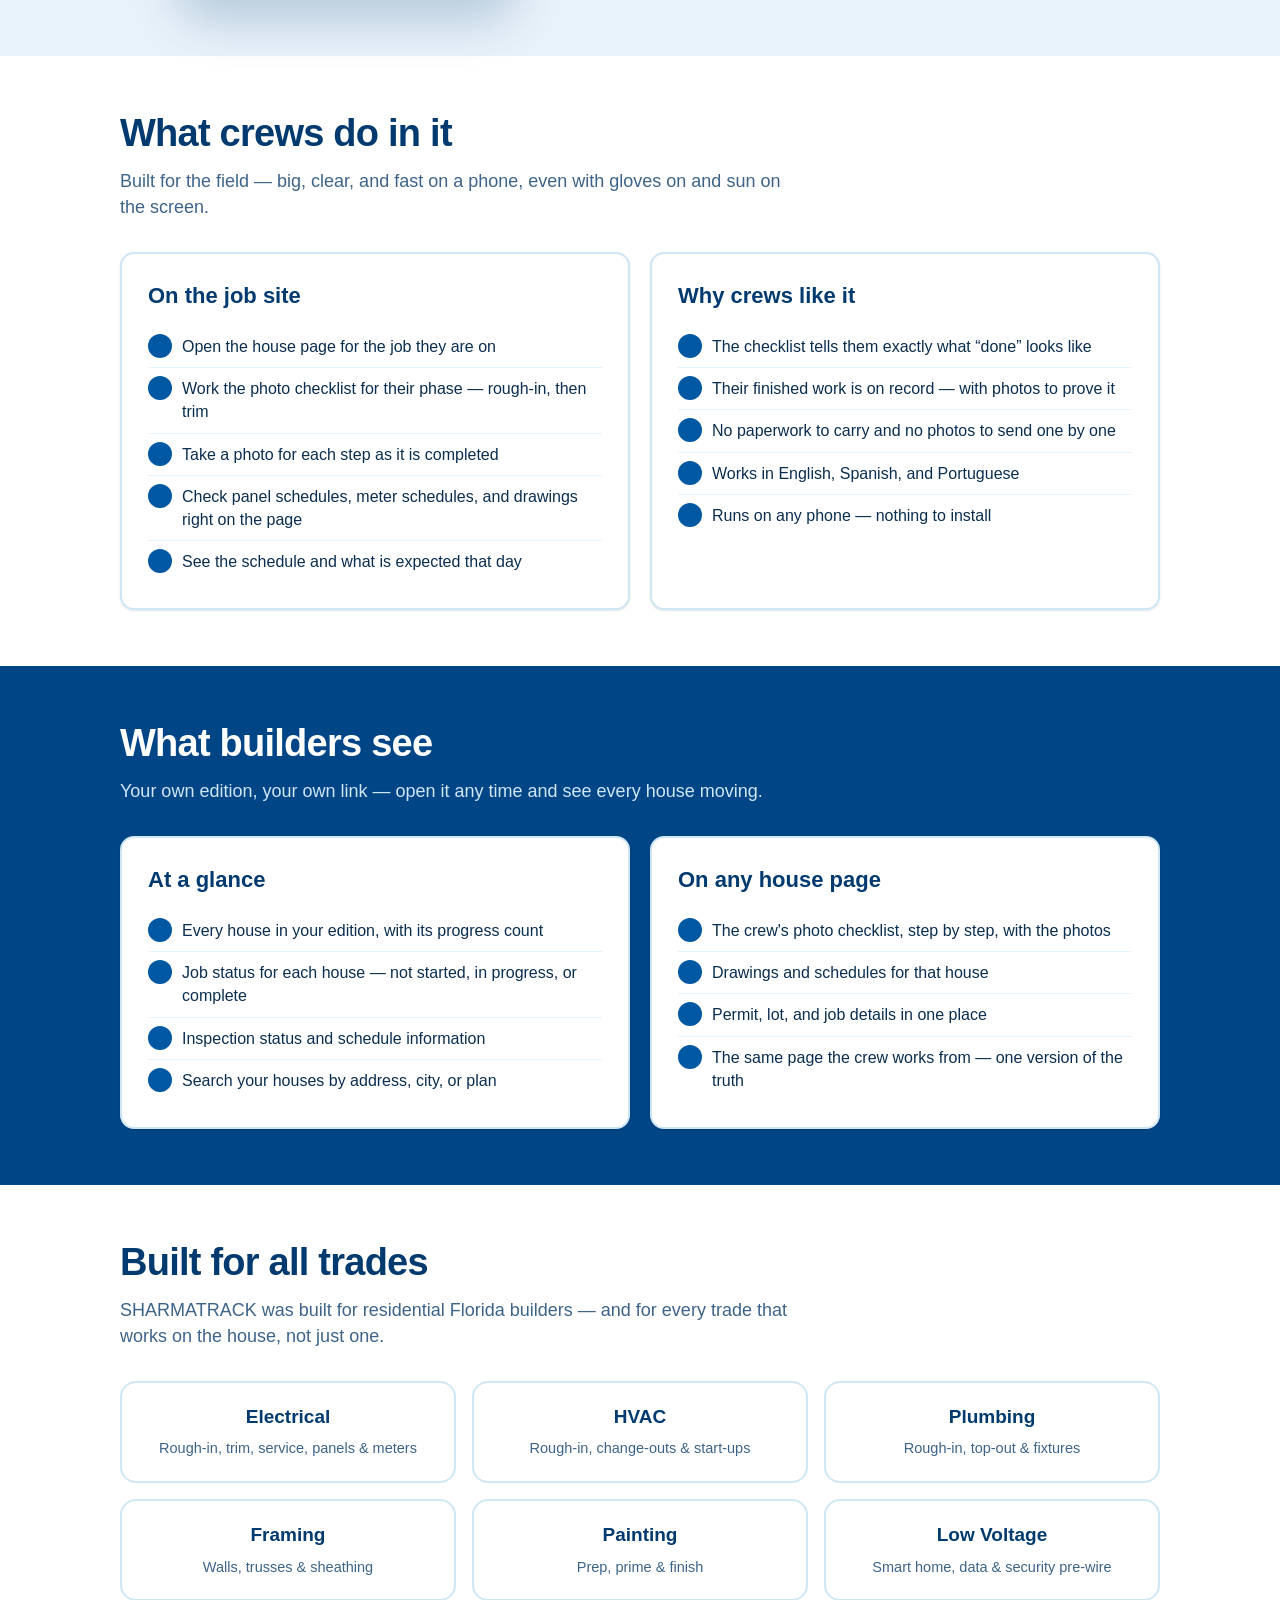
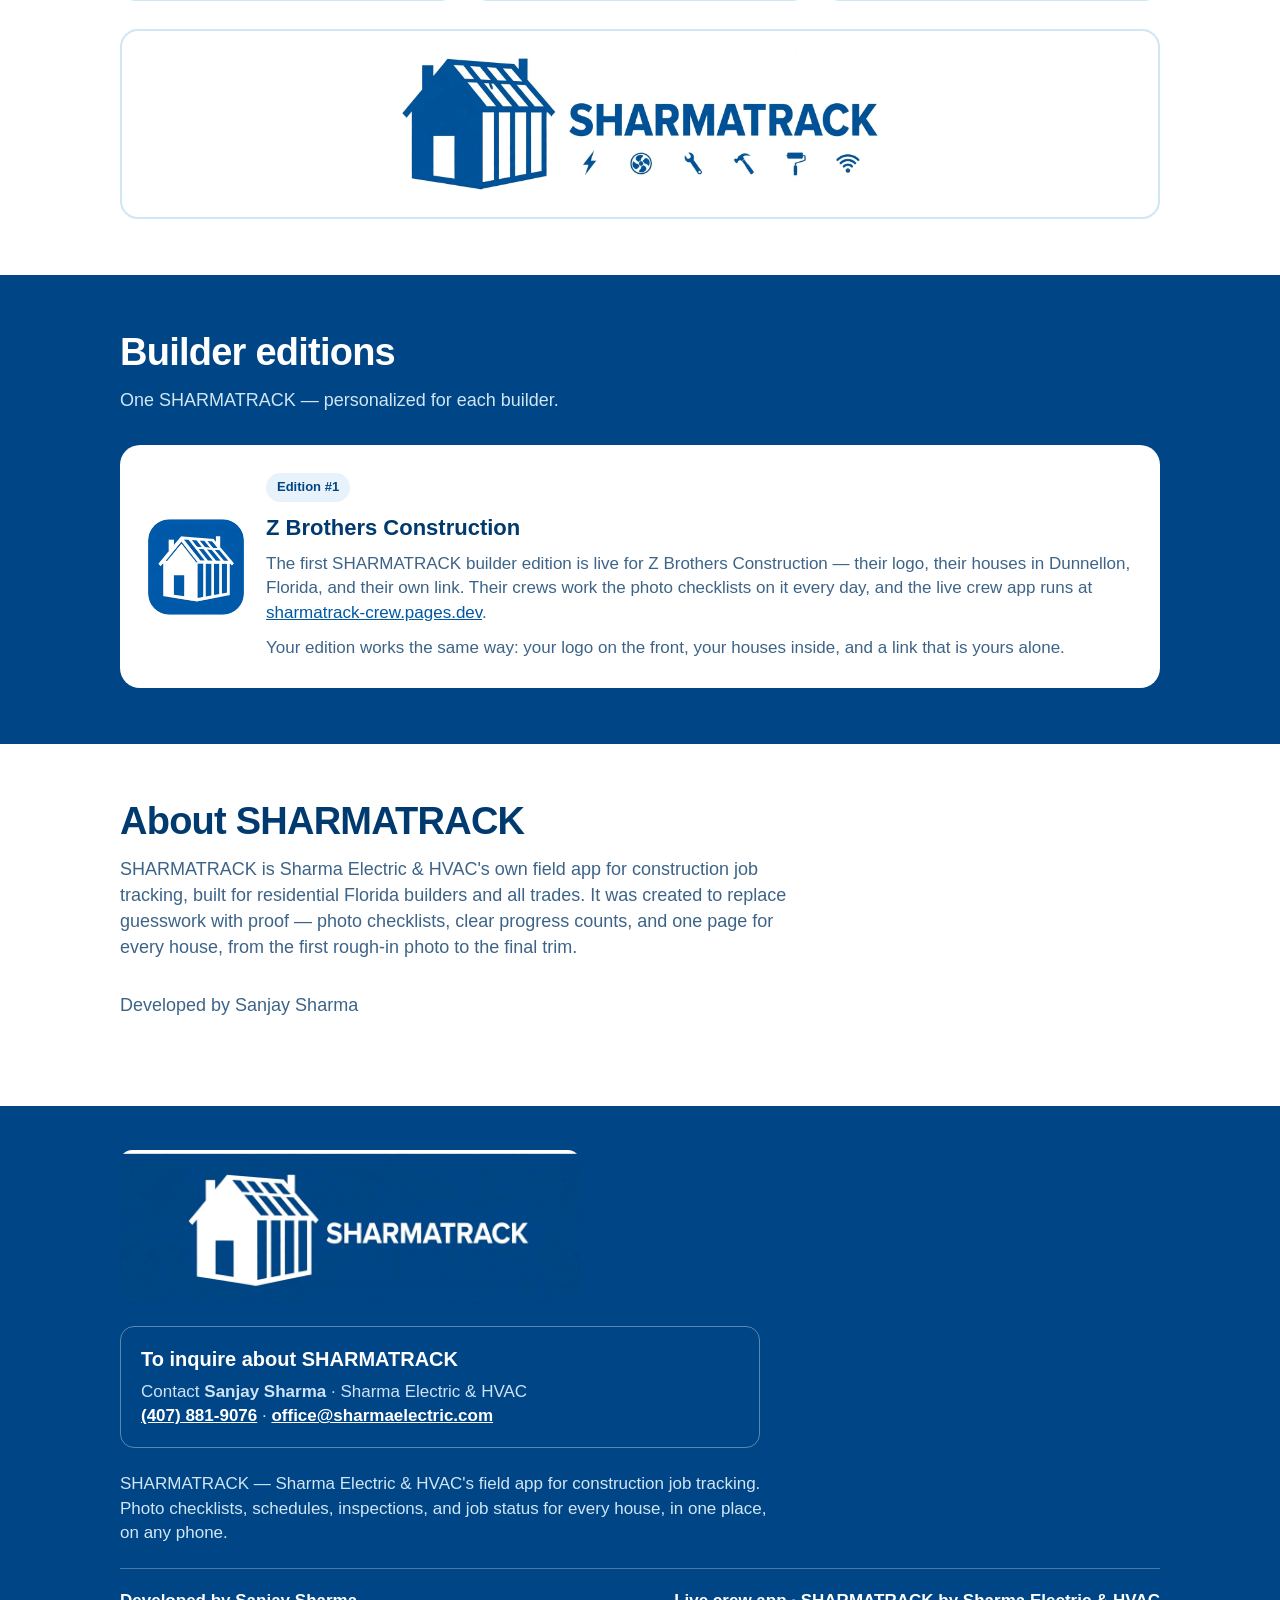
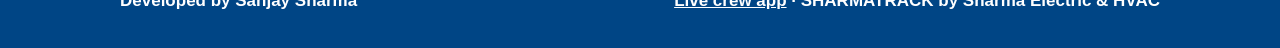
==== commit 8fb7f006: "Rebuild as one-page SK.stack app (kit v1.3): marketing page is the hub screen (content, anchors, lin" ====
--- a/owner/index.html
+++ b/owner/index.html
@@ -1,7 +1,7 @@
 <!doctype html>
 <html lang="en" class="sk" data-theme="track">
 <head>
-<meta charset="utf-8">
+<meta charset="utf-8"><script data-spa-redirect>if(window===window.top)location.replace("../#/owner/")</script>
 <meta name="viewport" content="width=device-width, initial-scale=1, viewport-fit=cover">
 <meta name="robots" content="noindex, nofollow">
 <title>SHARMATRACK — Owner Edition</title>
@@ -51,8 +51,8 @@
   footer .dev{font-size:12.5px;margin-top:2px}
   footer .lic{margin-top:8px;font-size:12px}
 </style>
-<meta name="theme-color" content="#0058a3"><meta name="apple-mobile-web-app-capable" content="yes"><meta name="mobile-web-app-capable" content="yes"><meta name="apple-mobile-web-app-status-bar-style" content="black-translucent"><meta name="apple-mobile-web-app-title" content="SHARMATRACK"><link rel="manifest" href="../manifest.webmanifest"><link rel="stylesheet" href="https://sharma-kit.sharma-crew.workers.dev/sharma-kit.css"><script src="https://sharma-kit.sharma-crew.workers.dev/sharma-kit.js" defer></script>
-<link rel="stylesheet" href="../sk-bridge.css?v=1">
+<meta name="theme-color" content="#ffffff"><meta name="color-scheme" content="light"><script>(function(){try{if(localStorage.getItem("sk-scheme")==="dark"){var d=document.documentElement;d.setAttribute("data-scheme","dark");var m=document.querySelector('meta[name="theme-color"]');if(m)m.content=d.getAttribute("data-theme")==="track"?"#1C1C1E":"#1a2f61"}}catch(e){}})()</script><meta name="apple-mobile-web-app-capable" content="yes"><meta name="mobile-web-app-capable" content="yes"><meta name="apple-mobile-web-app-status-bar-style" content="default"><meta name="apple-mobile-web-app-title" content="SHARMATRACK"><link rel="manifest" href="../manifest.webmanifest"><link rel="stylesheet" href="https://sharma-kit.sharma-crew.workers.dev/sharma-kit.css"><script src="https://sharma-kit.sharma-crew.workers.dev/sharma-kit.js" defer></script>
+<link rel="stylesheet" href="../sk-bridge.css?v=2">
 </head>
 <body class="sk">
 <div class="sk-offline" aria-live="polite"></div>
@@ -198,6 +198,6 @@
   update();
 })();
 </script>
-<script src="../sk-init.js?v=1" defer></script>
+<script src="../sk-init.js?v=2" defer></script>
 </body>
 </html>
--- a/sk-bridge.css
+++ b/sk-bridge.css
@@ -38,16 +38,37 @@
   background-size:800px 100%; animation:skShimmer 1.4s infinite linear; min-height:96px;
 }
 @media (prefers-reduced-motion: reduce){ html.sk *{ animation:none!important; transition:none!important; } }
-/* Dark mode (follows the phone, like the kit) */
-@media (prefers-color-scheme: dark){
-  html.sk body.sk{ background:#0E1116; color:#F2F4F8; }
-  html.sk .wrap, html.sk .hero, html.sk .section, html.sk .jobbtn, html.sk .card,
-  html.sk .capcard, html.sk .dvmap, html.sk .dvbar{ background:#1C1C1E; color:#F2F4F8; border-color:#33373D; }
-  html.sk .jobbar, html.sk .langbar, html.sk .namebar{ background:#1C1C1E; color:#F2F4F8; border-color:#33373D; }
-  html.sk .chip.st0{ background:#2C2C2E; color:#C7CEDA; }
-  html.sk .chip.st1{ background:rgba(90,169,240,.22); color:#8CC4F5; }
-  html.sk .chip.st2, html.sk .chip.done, html.sk .donebadge{ background:rgba(52,199,89,.2); color:#5BD98A; }
-  html.sk h1, html.sk h2, html.sk h3, html.sk .a{ color:#F2F4F8; }
-  html.sk .b, html.sk .b2, html.sk .ps, html.sk .dvhint{ color:#A7B0BE; }
-  html.sk input, html.sk select, html.sk textarea{ background:#2C2C2E; color:#F2F4F8; border-color:#3A3F46; }
+/* Dark — only when the user picks Dark in Appearance (kit v1.3).
+   Hand-scoped to the site + Owner Edition (both sheets style header/.wrap,
+   so every selector carries the scheme attribute). */
+html.sk[data-scheme="dark"] body.sk{ background:#0E1116; color:#F2F4F8; }
+html.sk[data-scheme="dark"] .site-hub header{ background:#1C1C1E; }
+html.sk[data-scheme="dark"] .site-hub nav a{ color:#8CC4F5; }
+html.sk[data-scheme="dark"] .hero{ background:linear-gradient(180deg,#14181F 0%,#0E1116 100%); }
+html.sk[data-scheme="dark"] section:not(.band-blue){ background:#14181F; }
+html.sk[data-scheme="dark"] .band-light{ background:#14181F; }
+html.sk[data-scheme="dark"] h1, html.sk[data-scheme="dark"] h2, html.sk[data-scheme="dark"] h3{ color:#EAF2FA; }
+html.sk[data-scheme="dark"] input{ background:#2C2C2E; color:#F2F4F8; border-color:#3A3F46; }
+
+/* ——— Site fixes (Steve's review, 2026-11-19) ——— */
+/* "See how it works": white on the #0058a3 fill, guaranteed in both schemes */
+html.sk .btn-primary{ background:#0058a3; color:#fff; }
+html.sk .btn-primary:hover{ background:#004585; color:#fff; }
+/* Lead text contrast in dark (was ~2.7:1) */
+html.sk[data-scheme="dark"] .hero p.lead,
+html.sk[data-scheme="dark"] .section-lead{ color:#B9CFE4; }
+html.sk[data-scheme="dark"] .app-icon-card{ background:#1C1C1E; color:#F2F4F8; border-color:#33373D; }
+html.sk[data-scheme="dark"] .app-icon-card strong{ color:#EAF2FA; }
+html.sk[data-scheme="dark"] .app-icon-card span{ color:#B9CFE4; }
+html.sk[data-scheme="dark"] .btn-ghost{ background:#fff; color:#004585; }
+/* Dark: the Track logo swaps to the white-on-blue brand tile (rounded,
+   deliberate) instead of the blue-on-white art showing as a white box */
+html.sk[data-scheme="dark"] .header-logo,
+html.sk[data-scheme="dark"] .hero-logo{
+  content:url("assets/sharmatrack-logo-white-on-blue.png");
+  border-radius:12px;
 }
+html.sk[data-scheme="dark"] header .logo{
+  content:url("assets/sharmatrack-logo-white-on-blue.png");
+  border-radius:12px;
+}
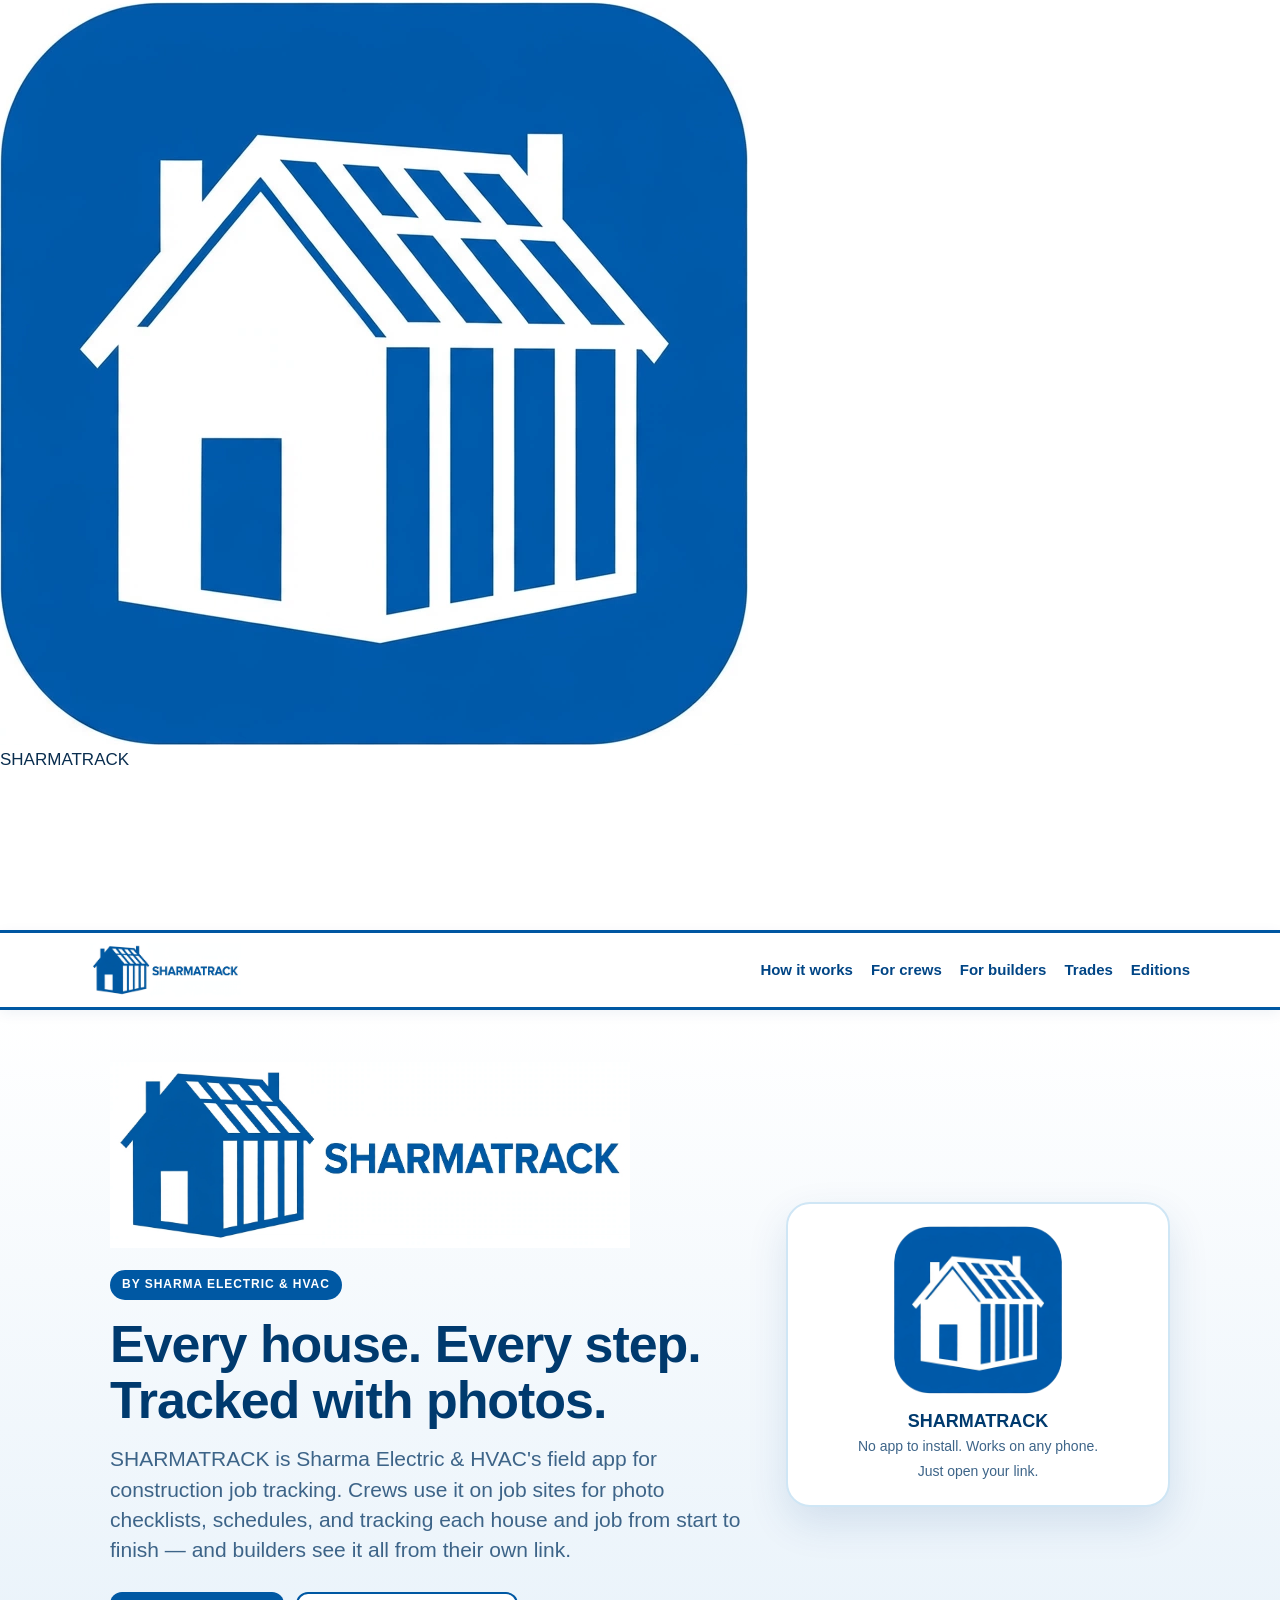
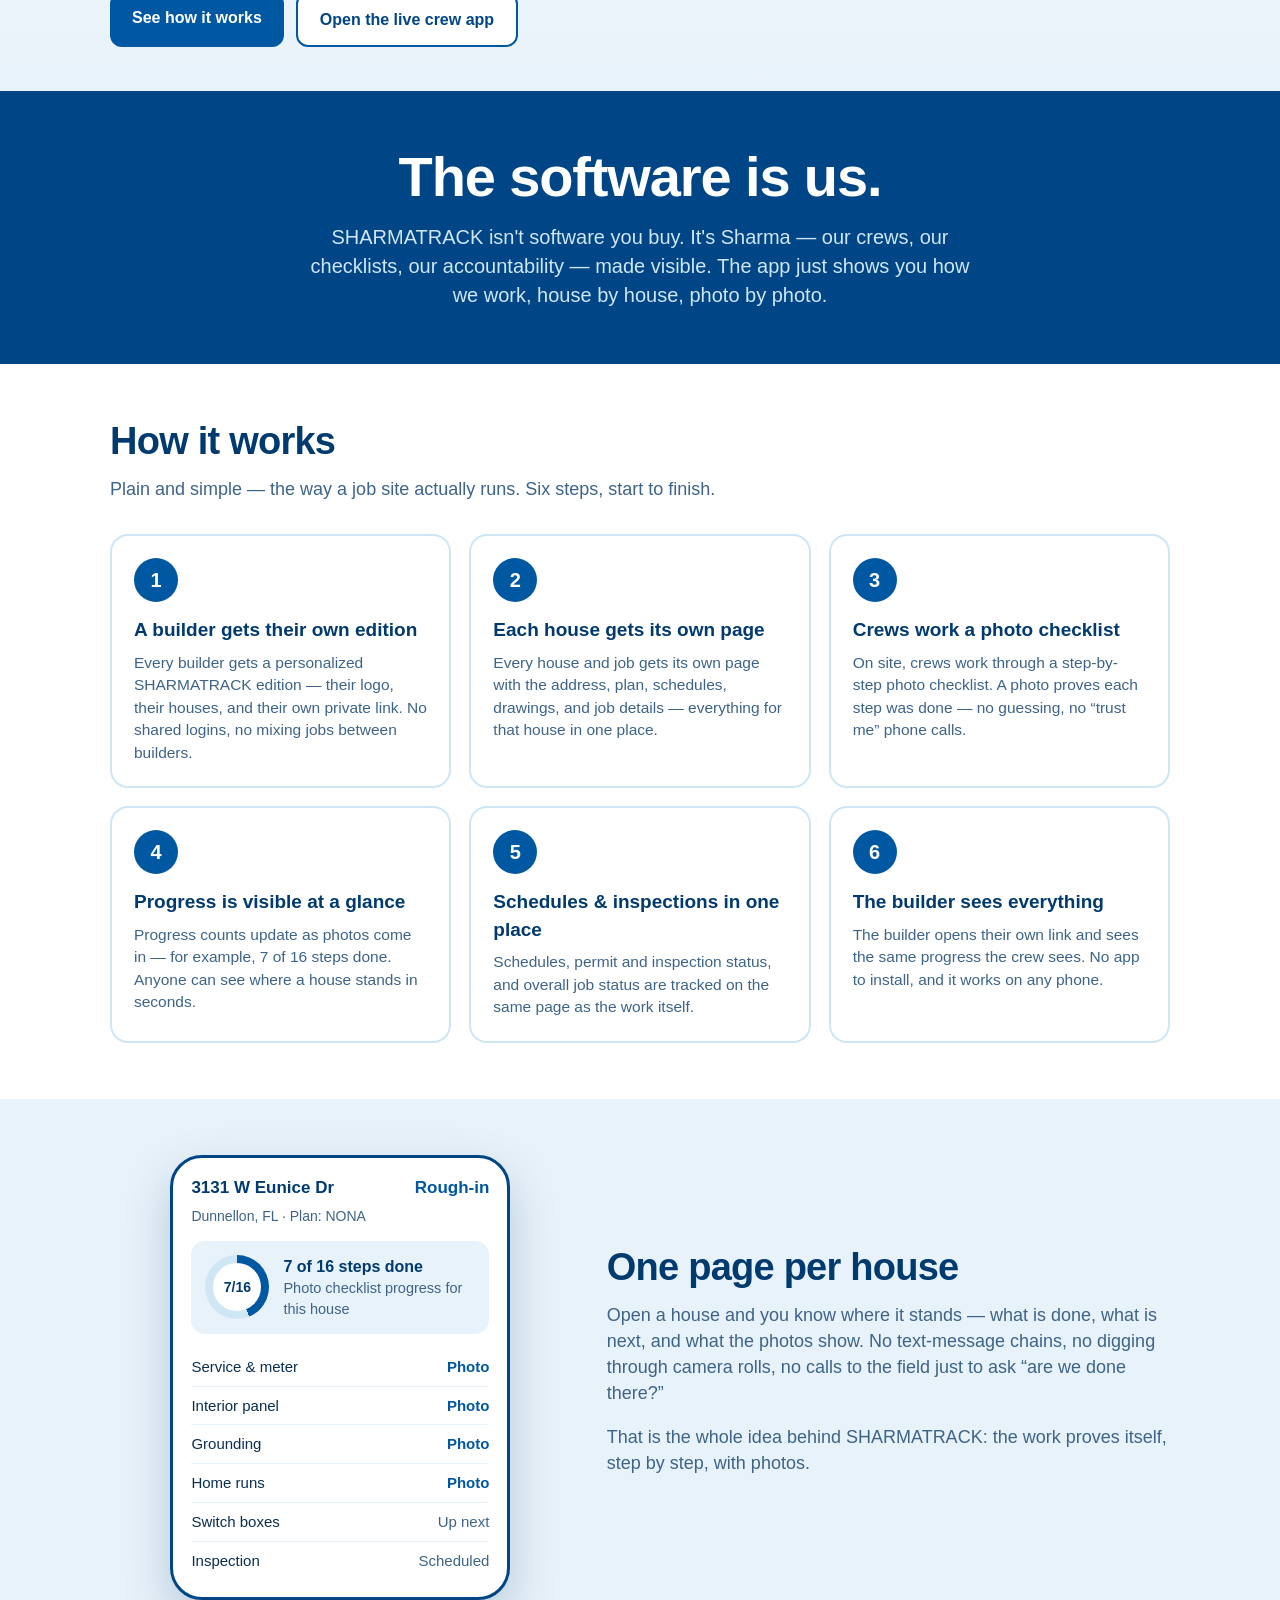
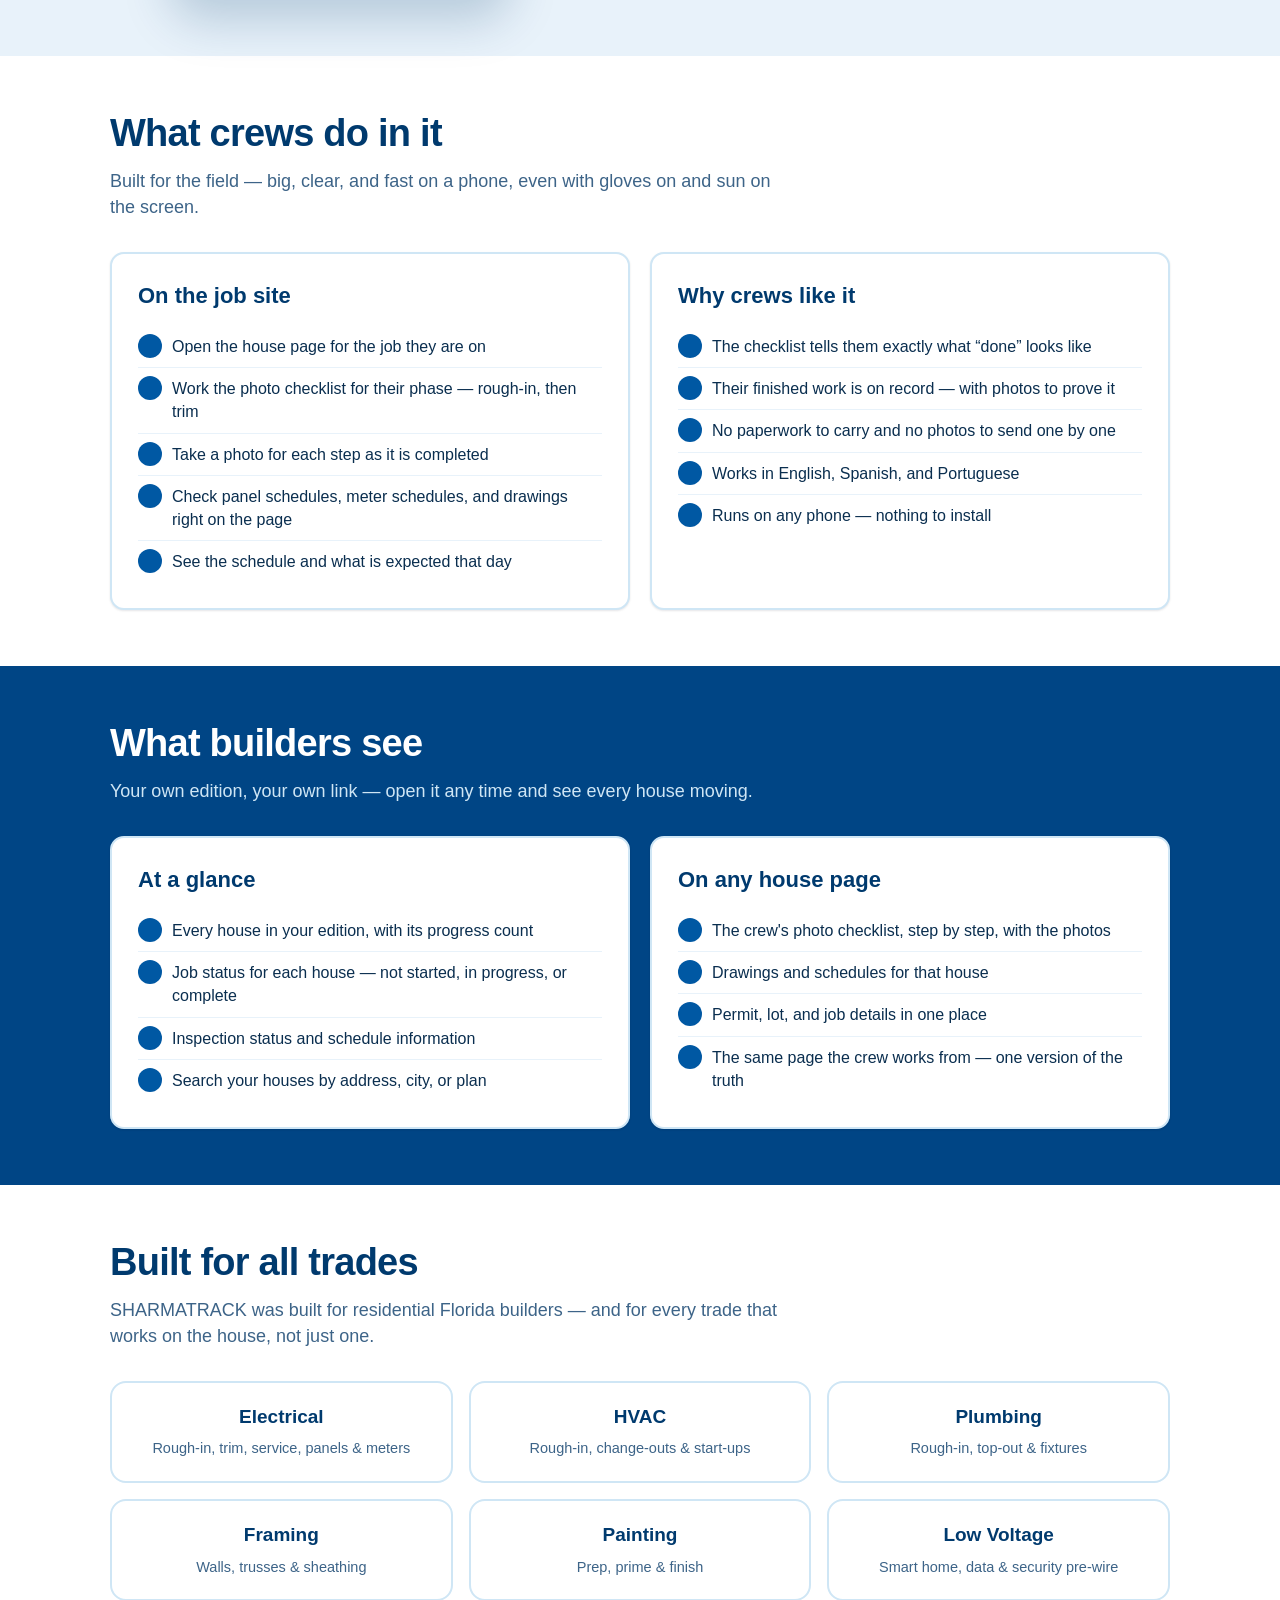
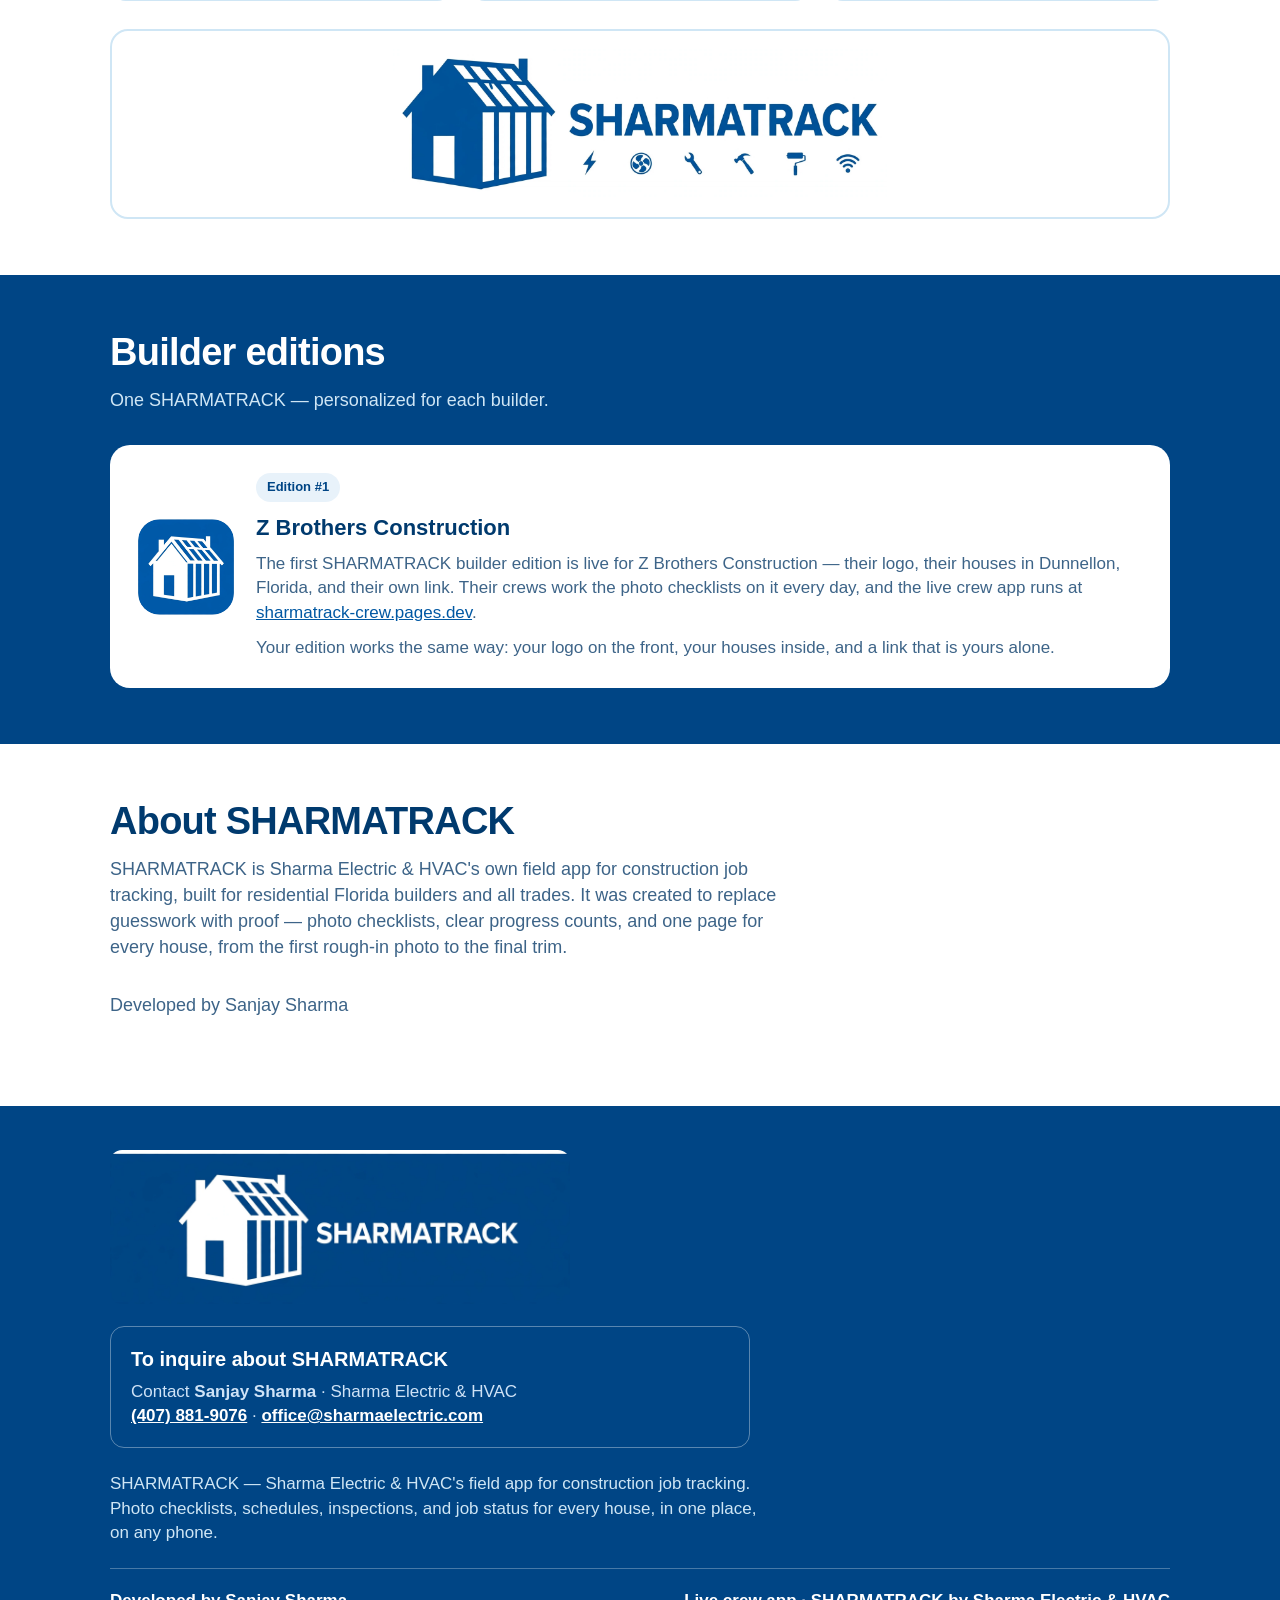
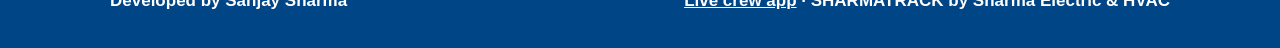
==== commit 413675fe: "macOS wide-screen look (sidebar + polish, phone unchanged)" ====
--- a/owner/index.html
+++ b/owner/index.html
@@ -53,6 +53,7 @@
 </style>
 <meta name="theme-color" content="#ffffff"><meta name="color-scheme" content="light"><script>(function(){try{if(localStorage.getItem("sk-scheme")==="dark"){var d=document.documentElement;d.setAttribute("data-scheme","dark");var m=document.querySelector('meta[name="theme-color"]');if(m)m.content=d.getAttribute("data-theme")==="track"?"#1C1C1E":"#1a2f61"}}catch(e){}})()</script><meta name="apple-mobile-web-app-capable" content="yes"><meta name="mobile-web-app-capable" content="yes"><meta name="apple-mobile-web-app-status-bar-style" content="default"><meta name="apple-mobile-web-app-title" content="SHARMATRACK"><link rel="manifest" href="../manifest.webmanifest"><link rel="stylesheet" href="https://sharma-kit.sharma-crew.workers.dev/sharma-kit.css"><script src="https://sharma-kit.sharma-crew.workers.dev/sharma-kit.js" defer></script>
 <link rel="stylesheet" href="../sk-bridge.css?v=2">
+<link rel="stylesheet" href="../macos.css?v=1">
 </head>
 <body class="sk">
 <div class="sk-offline" aria-live="polite"></div>
--- a/macos.css
+++ b/macos.css
@@ -0,0 +1,18 @@
+/* macOS wide-screen look (Sanjay, 2026-11-19) — presentation only, >=960px.
+   POLISH-ONLY for this app: no persistent navigation exists to become a
+   source-list sidebar — spa.js builds an SK.stack hub (the marketing page)
+   with the Owner Edition as a pushed screen (no .sk-tabbar), and the kit
+   .sk-stackview is position:fixed, so a sidebar offset would break the
+   stack. The hub .wrap already runs 1080px wide; this file aligns the kit
+   header bar to the same 1100px measure, adds row hover and the brand
+   selection tint, and widens the standalone Owner Edition page
+   (owner/index.html links this file as ../macos.css; inside the stack the
+   Owner screen's own carried-in stylesheet still wins, so its in-app
+   rendering is unchanged). Below 960px nothing changes. CSS only. */
+@media (min-width:960px){
+  .sk-header__bar{ max-width:1100px; }
+  .wrap{ max-width:1100px; }
+  .sk-row:hover{ background:var(--sk-fill-2); }
+  .client .job:hover, .refjob:hover{ background:var(--sk-fill-2); }
+  ::selection{ background:rgba(0,88,163,.16); }
+}
